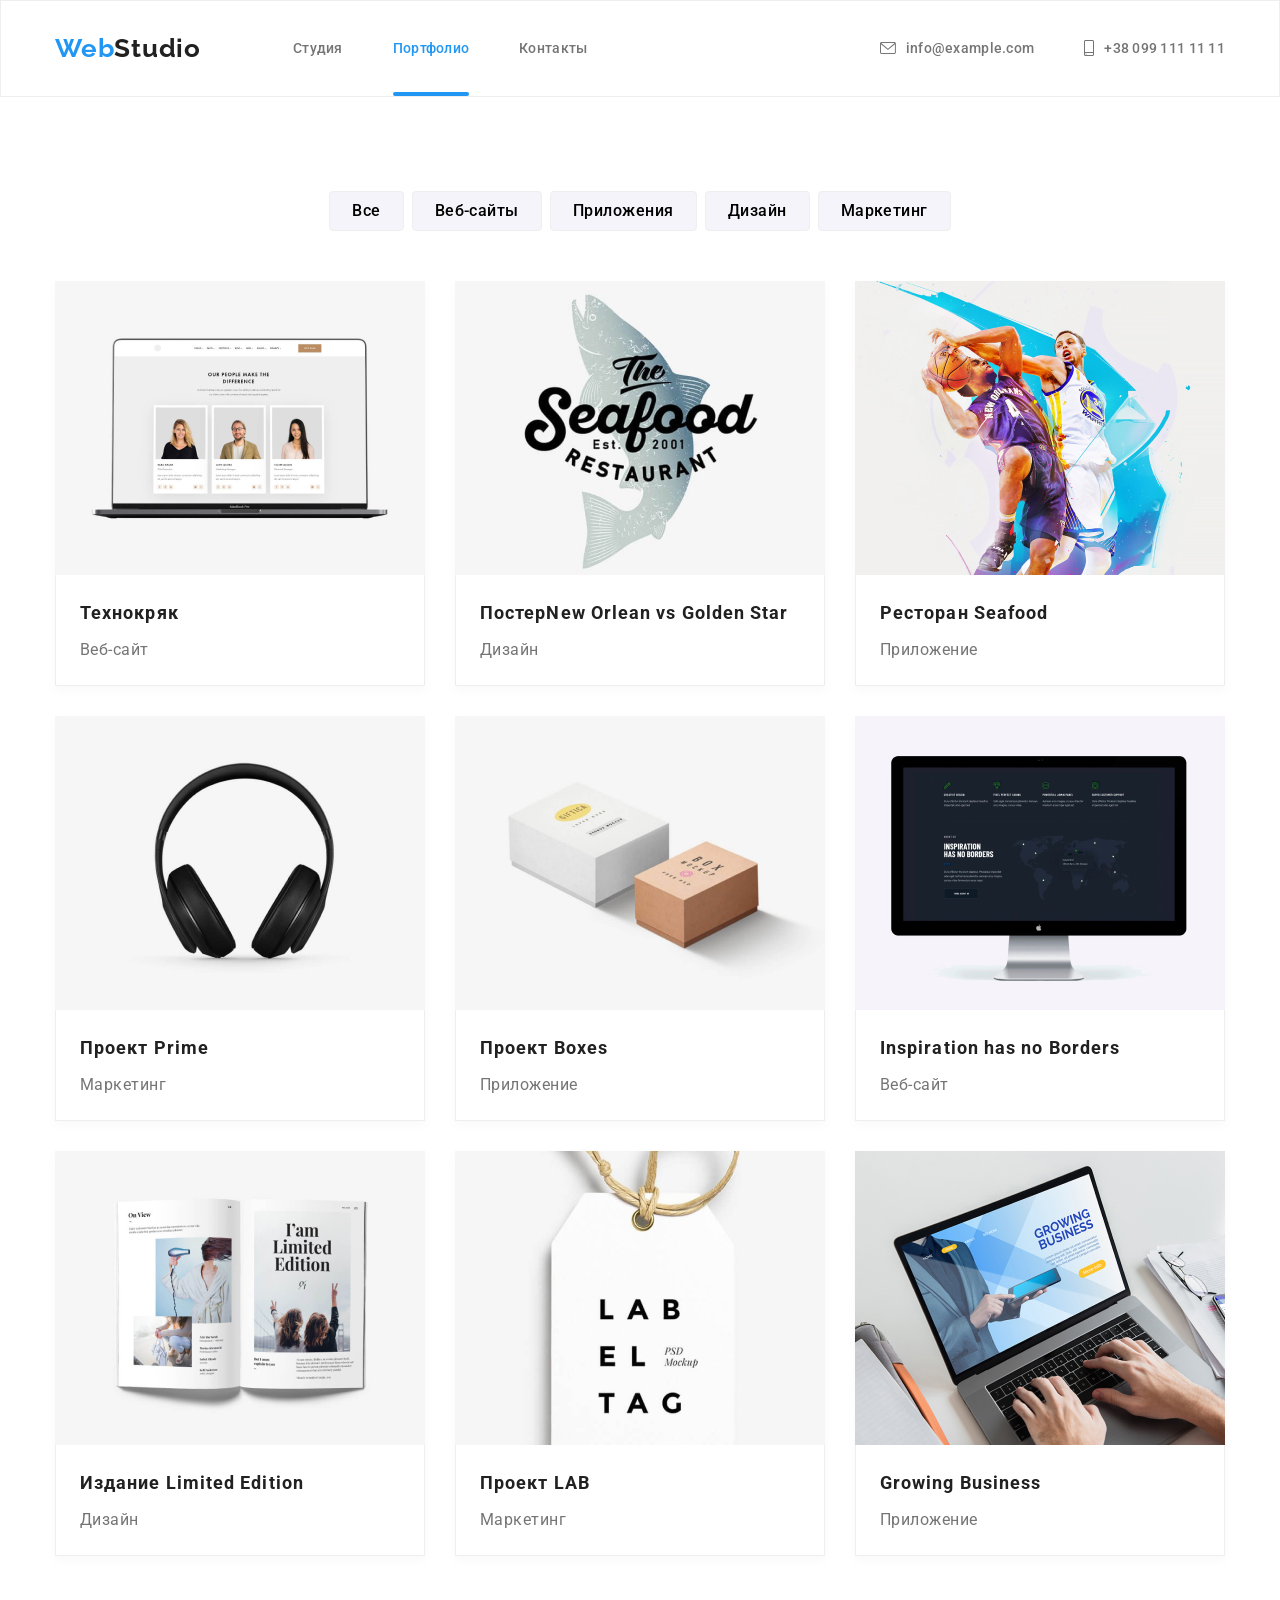
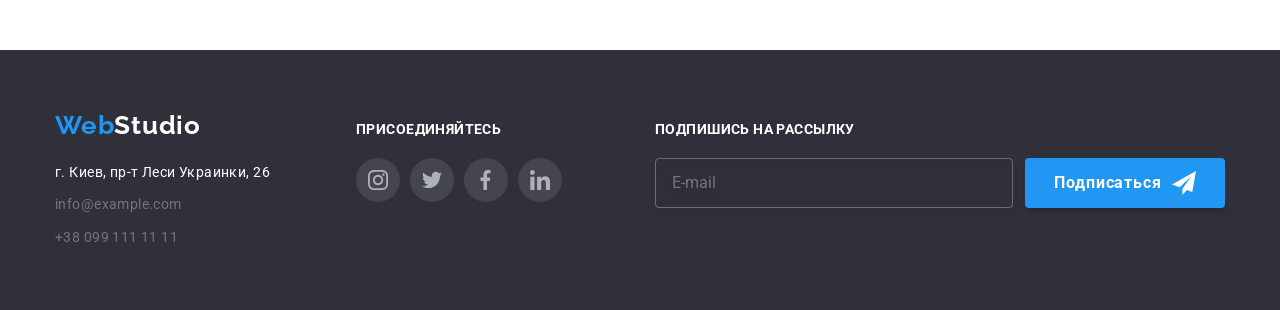
==== portfolio.html @ 6029da36 "Начало" ====
<!DOCTYPE html>
<html lang="ru">
  <head>
    <meta charset="UTF-8">
    <meta http-equiv="X-UA-Compatible" content="IE=edge">
    <meta name="viewport" content="width=device-width, initial-scale=1.0">
    <title>Портфолио</title>
    <link rel="stylesheet" href="https://fonts.googleapis.com/css2?family=Raleway:wght@700&family=Roboto:wght@400;500;700;900&display=swap">
    <link rel="stylesheet" href="https://cdnjs.cloudflare.com/ajax/libs/animate.css/4.1.1/animate.min.css">
    <link rel="stylesheet" href="https://cdnjs.cloudflare.com/ajax/libs/modern-normalize/1.0.0/modern-normalize.min.css">
    <link rel="stylesheet" href="./css/styles.css">
  </head>
  <body>
    <!--Навигация-->
    <header class="header">
      <div class="container header-container">
      <nav class="navigation">
        <a class="logo-link link animate__flipInY" href="./index.html" lang="en"><span>Web</span>Studio</a>
        <ul class="menu list">
          <li class="menu-item"><a class="menu-link link" href="./index.html">Студия</a></li>
          <li class="menu-item"><a class="menu-link current" href="./portfolio.html">Портфолио</a></li>
          <li class="menu-item"><a class="menu-link link" href="">Контакты</a></li>
        </ul>
      </nav>
      <ul class="menu-two list">
        <li class="menu-item">
          <a class="contacts link" href="mailto:info@example.com">
            <svg class="email-icon">
            <use href="./images/sprite.svg#icon-envelope"></use></svg>info@example.com</a>
        </li>
        <li class="menu-item">
          <a class="tel-link link" href="tel:+380991111111">
            <svg class="tel-icon">
            <use href="./images/sprite.svg#icon-smartphone"></use></svg>+38 099 111 11 11</a>
        </li>
      </ul>
      </div>
    </header>
    <main>
      <!-- Портфолио -->
      <section class="portfolio section">
        <div class="portfolio-container container">
        <ul class="main list">
          <li class="portfolio-item"><button class="btn-filter" type="button">Все</button></li>
          <li class="portfolio-item"><button class="btn-filter" type="button">Веб-сайты</button></li>
          <li class="portfolio-item"><button class="btn-filter" type="button">Приложения</button></li>
          <li class="portfolio-item"><button class="btn-filter" type="button">Дизайн</button></li>
          <li class="portfolio-item"><button class="btn-filter" type="button">Маркетинг</button></li>
        </ul>
        <h1 class="hidden">Портфолио</h1>
        <ul class="techno list">
          <li class="techno-item">
            <a class="techno-link link" href="">
              <div class="team-list-img-wrapper">
              <img class="portfolio-img" src="./images/portfolio/portfolio1.jpg" alt="Технокряк" width="370">
              <p class="overlay">
                Технокряк это современная площадка распространения коронавируса. Компании используют эту платформу для цифрового шпионажа и атак на защищённые сервера конкурентов.
              </p>
              </div>
              <div class="card-container">
                <h3 class="portfolio-title">Технокряк</h3>
                <p class="portfolio-content">Веб-сайт</p>
              </div>
            </a>
          </li>
          <li class="techno-item">
            <a class="techno-link link" href="">
              <div class="team-list-img-wrapper">
              <img class="portfolio-img" src="./images/portfolio/portfolio2.jpg" alt="Постер" width="370">
              <p class="overlay">
                Технокряк это современная площадка распространения коронавируса. Компании используют эту платформу для цифрового шпионажа и атак на защищённые сервера конкурентов.
              </p>
              </div>
              <div class="card-container">
              <h2 class="portfolio-title">Постер<span lang="en">New Orlean vs Golden Star</span></h2>
              <p class="portfolio-content">Дизайн</p>
              </div>
            </a>
          </li>
          <li class="techno-item">
            <a class="techno-link link" href="">
              <div class="team-list-img-wrapper">
              <img class="portfolio-img" src="./images/portfolio/portfolio3.jpg" alt="Ресторан Seafood" width="370">
              <p class="overlay">
                Технокряк это современная площадка распространения коронавируса. Компании используют эту платформу для цифрового шпионажа и атак на защищённые сервера конкурентов.
              </p>
              </div>
              <div class="card-container">
              <h2 class="portfolio-title">Ресторан <span lang="en">Seafood</span></h2>
              <p class="portfolio-content">Приложение</p>
            </div>
          </a>
          </li>
          <li class="techno-item">
            <a class="techno-link link" href="">
              <div class="team-list-img-wrapper">
              <img class="portfolio-img" src="./images/portfolio/portfolio4.jpg" alt="Проект Prime" width="370">
              <p class="overlay">
                Технокряк это современная площадка распространения коронавируса. Компании используют эту платформу для цифрового шпионажа и атак на защищённые сервера конкурентов.
              </p>
              </div>
              <div class="card-container">
              <h2 class="portfolio-title"> Проект <span lang="en">Prime</span></h2>
              <p class="portfolio-content">Маркетинг</p>
            </div>
            </a>
          </li>
          <li class="techno-item">
            <a class="techno-link link" href="">
              <div class="team-list-img-wrapper">
              <img class="portfolio-img" src="./images/portfolio/portfolio5.jpg" alt="Проект Boxes" width="370">
              <p class="overlay">
                Технокряк это современная площадка распространения коронавируса. Компании используют эту платформу для цифрового шпионажа и атак на защищённые сервера конкурентов.
              </p>
              </div>
              <div class="card-container">
              <h2 class="portfolio-title"> Проект <span lang="en">Boxes</span></h2>
              <p class="portfolio-content">Приложение</p>
              </div>
            </a>
          </li>
          <li class="techno-item">
            <a class="techno-link link" href="">
              <div class="team-list-img-wrapper">
              <img class="portfolio-img" src="./images/portfolio/portfolio6.jpg" alt="Inspiration has no Borders" width="370">
              <p class="overlay">
                Технокряк это современная площадка распространения коронавируса. Компании используют эту платформу для цифрового шпионажа и атак на защищённые сервера конкурентов.
              </p>
              </div>
              <div class="card-container">
              <h2 class="portfolio-title" lang="en"> Inspiration has no Borders</h2>
              <p class="portfolio-content">Веб-сайт</p>
            </div>
          </a>
          </li>
          <li class="techno-item">
            <a class="techno-link link" href="">
              <div class="team-list-img-wrapper">
              <img class="portfolio-img" src="./images/portfolio/portfolio7.jpg" alt="Издание Limited Edition" width="370">
              <p class="overlay">
                Технокряк это современная площадка распространения коронавируса. Компании используют эту платформу для цифрового шпионажа и атак на защищённые сервера конкурентов.
              </p>
              </div>
              <div class="card-container">
              <h2 class="portfolio-title"> Издание <span lang="en">Limited Edition</span></h2>
              <p class="portfolio-content">Дизайн</p>
            </div>
          </a>
          </li>
          <li class="techno-item">
            <a class="techno-link link" href="">
              <div class="team-list-img-wrapper">
              <img class="portfolio-img" src="./images/portfolio/portfolio8.jpg" alt="Проект LAB" width="370">
              <p class="overlay">
                Технокряк это современная площадка распространения коронавируса. Компании используют эту платформу для цифрового шпионажа и атак на защищённые сервера конкурентов.
              </p>
              </div>
              <div class="card-container">
              <h2 class="portfolio-title">Проект <span lang="en">LAB</span></h2>
              <p class="portfolio-content">Маркетинг</p>
            </div>
          </a>
          </li>
          <li class="techno-item">
            <a class="techno-link link" href="">
              <div class="team-list-img-wrapper">
              <img class="portfolio-img" src="./images/portfolio/portfolio9.jpg" alt="Growing Business" width="370">
              <p class="overlay">
                Технокряк это современная площадка распространения коронавируса. Компании используют эту платформу для цифрового шпионажа и атак на защищённые сервера конкурентов.
              </p>
              </div>
              <div class="card-container">
              <h2 class="portfolio-title" lang="en">Growing Business</h2>
              <p class="portfolio-content">Приложение</p>
              </div>
            </a>
          </li>
        </ul>
        </div>
      </section>
    </main>
    <footer class="footer">
      <div class="container footer-container">
        <div class="footer-part">
      <a class="logo-link-two link" href="" lang="en"><span>Web</span><span class="logo-color">Studio</span></a>
      <address class="address">
        <ul class="footer-list">
          <li class="address-link link">
            <a class="map-link" href="https://goo.gl/maps/Ut2xwaLdVSmV2iXo9" target="_blank" rel="noreferrer noopener">г. Киев, пр-т Леси Украинки, 26</a>
          </li>
          <li class="address-link link">
            <a class="contacts-two link" href="mailto:info@example.com">info@example.com</a>
          </li>
          <li class="footer-link link">
            <a class="tel-link-two link" href="tel:+380991111111">+38 099 111 11 11</a>
          </li>
        </ul>
      </address>
    </div>
      <div class="network">
        <h3 class="network-item">присоединяйтесь</h3>
      <ul class="network-list">
          <li class="network-list-item">
            <a class="network-list-link link" href=""> 
            <svg class="network-list-icon"><use href="./images/sprite.svg#icon-instagram"></use></svg>
            </a>
          </li>
          <li class="network-list-item">
            <a href="" class="network-list-link link">
            <svg class="network-list-icon"><use href="./images/sprite.svg#icon-twitter"></use></svg>
            </a> 
          </li>
          <li class="network-list-item">
            <a href="" class="network-list-link link">
            <svg class="network-list-icon"><use href="./images/sprite.svg#icon-facebook"></use></svg>
            </a>
          </li>
          <li class="network-list-item">
            <a href="" class="network-list-link link">
            <svg class="network-list-icon"><use href="./images/sprite.svg#icon-linkedin"></use></svg>
            </a>
          </li>
      </ul>
    </div>
              <!--Подписаться-->
          <div class="subscribe">
          <p class="footer-form-head">Подпишись на рассылку</p>
          <form action="#" class="footer-form">
          <input type="email" name="user-subscribe" class="footer-form-input" placeholder="E-mail">
          <button type="submit" class="footer-form-btn">Подписаться
          <svg class="footer-btn-icon" width="24" height="24"><use href="./images/icon.send.svg#icon-iconsend"></use></svg>
          </button>
          </form>
          </div>
    </div>
    </footer>
  </body>
</html>
---- css/styles.css ----
:root {
  --main-color: #212121;
  --second-color: #757575;
  --hover-color: #2196f3;
  --white-color: #ffffff;
  --new-color: #f5f4fa;
  --border: #eeeeee;
  --two-color: #2f303a;
  --end-color: #c4c4c4;
  --fill-color: #afb1b8;
  --close-color: #000000;
  --portfolio-shadow: 0px 1px 1px rgba(0, 0, 0, 0.12),
    0px 4px 4px rgba(0, 0, 0, 0.06), 1px 4px 6px rgba(0, 0, 0, 0.16);
  --timing-func: cubic-bezier(0.4, 0, 0.2, 1);
}
body {
  font-family: 'Roboto', sans-serif;
  color: var(--main-color);
  margin: 0;
}
h1,
h2,
h3,
h4,
h5,
p {
  margin-top: 0;
  margin-bottom: 0;
}
ul,
ol {
  margin-top: 0;
  margin-bottom: 0;
  padding-left: 0;
}
img {
  display: block;
}
ul {
  list-style: none;
}
.link {
  text-decoration: none;
  color: inherit;
}
.section {
  padding-top: 94px;
  padding-bottom: 94px;
}
.visually-hidden {
  position: absolute !important;
  clip: rect(1px 1px 1px 1px); /* IE6, IE7 */
  clip: rect(1px, 1px, 1px, 1px);
  padding: 0 !important;
  border: 0 !important;
  height: 1px !important;
  width: 1px !important;
  overflow: hidden;
}

.hidden {
  position: absolute;
  width: 1px;
  height: 1px;
  margin: -1px;
  border: 0;
  padding: 0;
  white-space: nowrap;
  clip-path: inset(100%);
  clip: rect(0 0 0 0);
  overflow: hidden;
}
/*Container*/
.header {
  padding: 32px 0px 32px 0px;
  border: 1px solid var(--border);
}
.container {
  width: 1200px;
  padding-left: 15px;
  padding-right: 15px;
  margin-bottom: 0px;
  margin-left: auto;
  margin-right: auto;
}
.header-container {
  display: flex;
  align-items: center;
}
/* Логотип */
.logo-link {
  font-family: 'Raleway', sans-serif;
  width: 145px;
  font-weight: 700;
  font-size: 26px;
  line-height: 1.19;
  letter-spacing: 0.03em;
  margin-right: 93px;
  animation-duration: 2500ms;
  animation-iteration-count: 1;
}
.logo-link > span {
  color: var(--hover-color);
}
.navigation {
  display: flex;
  align-items: center;
}
.navigation .menu-link .contacts .tel-link {
  font-weight: 500;
  font-size: 14px;
  line-height: 1.14;
  letter-spacing: 0.02em;
}
.menu {
  display: flex;
  align-items: center;
  padding: 0px;
}
.menu-two {
  display: flex;
  align-items: center;
  margin-left: auto;
  padding: 0px;
}
.email-icon {
  display: inline-block;
  align-items: center;
  width: 16px;
  height: 12px;
  margin-right: 10px;
}
.tel-icon {
  display: inline-block;
  align-items: center;
  width: 10px;
  height: 16px;
  margin-right: 10px;
}
.email-icon:hover,
.tel-icon:hover {
  color: var(--hover-color);
}
.menu-item:not(:last-child) {
  margin-right: 50px;
}
.menu-link {
  color: var(--second-color);
  transition: color 250ms var(--timing-func);
  text-decoration: none;
  box-shadow: 250ms var(--timing-func);
}
.current {
  top: 0;
  position: relative;
  color: var(--hover-color);
}
.current::after {
  content: '';
  position: absolute;
  bottom: -40px;
  left: 0;
  width: 100%;
  height: 4px;
  border-radius: 2px;
  background-color: var(--hover-color);
}
.menu-item {
  font-weight: 500;
  font-size: 14px;
  line-height: 1.4;
  letter-spacing: 0.02em;
  color: var(--main-color);
  fill: currentColor;
}
.contacts,
.tel-link {
  display: flex;
  align-items: center;
  font-weight: 500;
  font-size: 14px;
  line-height: 1.4;
  letter-spacing: 0.02em;
  color: var(--second-color);
  transition: color 250ms var(--timing-func);
}
.menu-link:hover,
.menu-link:focus,
.contacts:hover,
.contacts:focus,
.tel-link:hover,
.tel-link:focus {
  color: var(--hover-color);
}
/*Герой*/
.hero {
  padding-top: 200px;
  padding-bottom: 200px;
  text-align: center;
  max-width: 1600px;
  min-height: 600px;
  margin-left: auto;
  margin-right: auto;
  background-color: var(--two-color);
}
.hero {
  background-image: linear-gradient(
      to right,
      rgba(47, 48, 58, 0.4),
      rgba(47, 48, 58, 0.4)
    ),
    url('../images/studio/team.img.jpg');
  background-repeat: no-repeat;
  background-position: center;
  background-size: cover;
  background-color: var(--end-color);
}
.hero-title {
  width: 696px;
  margin: 0 auto 30px;
  color: var(--white-color);
  font-weight: 900;
  font-size: 44px;
  line-height: 1.5;
  letter-spacing: 0.06em;
  text-transform: uppercase;
}
/*Кнопка*/
.modal-btn {
  min-width: 200px;
  border-radius: 4px;
  padding: 10px 32px;
  letter-spacing: 0.06em;
  text-align: center;
  align-items: center;
  text-transform: uppercase;
  color: var(--white-color);
  background-color: var(--hover-color);
  font-weight: 700;
  font-size: 16px;
  line-height: 1.87;
  box-shadow: 0px 4px 4px rgba(0, 0, 0, 0.15);
  cursor: pointer;
  transition: border-color 250ms var(--timing-func),
    color 250ms var(--timing-func), background-color 250ms var(--timing-func);
}
/*Особенности*/
.features {
  padding-bottom: 47px;
}
.features-list {
  display: flex;
  margin-left: -30px;
  margin-top: -30px;
}
.item {
  width: 270px;
  margin-left: 30px;
  margin-top: 30px;
}

.icon-container {
  display: flex;
  justify-content: center;
  align-items: center;
  height: 120px;
  margin-bottom: 30px;
  background-color: var(--new-color);
  border-radius: 4px;
}
.features-title {
  margin-bottom: 10px;
  font-style: normal;
  font-weight: 700;
  font-size: 14px;
  line-height: 1.14;
  letter-spacing: 0.03em;
  text-transform: uppercase;
  color: var(--main-color);
}
.features-content {
  font-style: normal;
  font-weight: 400;
  font-size: 14px;
  line-height: 1.14;
  letter-spacing: 0.03em;
  color: var(--second-color);
}
/* Чем мы занимаемся */
.we-doing {
  padding-top: 47px;
}
.we-doing .we-doing-title {
  display: flex;
  justify-content: center;
  min-width: 376px;
  margin-bottom: 50px;
  font-weight: 700;
  font-size: 36px;
  line-height: 1.16;
  letter-spacing: 0.03em;
  text-align: center;
}
.doing-list {
  display: flex;
  flex-wrap: wrap;
  margin-left: -30px;
  margin-top: -30px;
}
.doing-list .description-item {
  display: flex;
  justify-content: center;
  align-items: center;
  position: absolute;
  width: 370px;
  height: 60px;
  text-align: center;
  bottom: 0px;
  left: 0px;
  background-color: rgba(47, 48, 58, 0.8);
  box-shadow: 0px 4px 4px rgba(0, 0, 0, 0.25);
  color: var(--white-color);
  font-weight: 700;
  font-size: 14px;
  line-height: 1.14;
  letter-spacing: 0.03em;
  text-transform: uppercase;
}
.doing-list .doing-item {
  position: relative;
}
.doing-item {
  margin-left: 30px;
  margin-top: 30px;
  flex-basis: calc((100% - 90px) / 3);
}
/* Наша команда */
.social-list {
  display: flex;
  justify-content: space-between;
}
.social-list-icon {
  width: 20px;
  height: 20px;
  fill: var(--fill-color);
  transition: fill 250ms var(--timing-func);
}
.social-list-link {
  display: flex;
  justify-content: center;
  align-items: center;
  width: 44px;
  height: 44px;
  background-color: var(--white-color);
  border-radius: 50%;
  cursor: pointer;
  transition: background-color 250ms var(--timing-func),
    color 250ms var(--timing-func);
}
.social-list-link:hover,
.social-list-link:focus {
  background-color: var(--hover-color);
}
.social-list-link:hover .social-list-icon,
.social-list-link:focus .social-list-icon {
  fill: var(--white-color);
}
.our-team:nth-child(2n) {
  background-color: var(--new-color);
  margin-bottom: 0px;
}
.team-list {
  display: flex;
  flex-wrap: wrap;
  margin-left: -30px;
  margin-top: -30px;
}
.team-list-item {
  margin-left: 30px;
  margin-top: 30px;
  box-shadow: 0px 1px 3px rgba(0, 0, 0, 0.12), 0px 1px 1px rgba(0, 0, 0, 0.14),
    0px 2px 1px rgba(0, 0, 0, 0.2);
  border-radius: 0px 0px 4px 4px;
  flex-basis: calc((100% - 120px) / 4);
  background-color: var(--white-color);
}
.card {
  padding-left: 32px;
  padding-right: 32px;
  padding-top: 30px;
  padding-bottom: 30px;
}
.our-team,
.our-team-title {
  text-align: center;
  margin-bottom: 50px;
  font-weight: 700;
  font-size: 36px;
  line-height: 1.16;
  letter-spacing: 0.03em;
  color: var(--main-color);
}
.team-title {
  margin-bottom: 10px;
  font-weight: 500;
  font-size: 16px;
  line-height: 1.18;
  letter-spacing: 0.03em;
  color: var(--main-color);
}
.team-content {
  margin-bottom: 16px;
  color: var(--second-color);
  font-weight: 400;
  font-size: 16px;
  line-height: 1.18;
  letter-spacing: 0.03em;
}
/*Постоянные клиенты*/
.clients {
  padding-top: 47px;
}
.clients-list {
  display: flex;
  justify-content: center;
  align-items: center;
  cursor: pointer;
  margin-top: -30px;
  margin-left: -30px;
}
.clients-list-item {
  margin-top: 30px;
  margin-left: 30px;
}

.clients-title {
  text-align: center;
  margin-bottom: 50px;
  font-weight: 700;
  font-size: 36px;
  line-height: 1.16;
  letter-spacing: 0.03em;
  color: var(--main-color);
}
.clients-list-link {
  display: flex;
  justify-content: center;
  align-items: center;
  width: 170px;
  height: 92px;
  border: 1px solid var(--fill-color);
  box-sizing: border-box;
  border-radius: 4px;
  transition: border-color 250ms var(--timing-func);
}
.clients-list-icon {
  fill: var(--fill-color);
  transition: fill 250ms var(--timing-func);
}
.clients-list-link:hover,
.clients-list-link:focus {
  color: var(--fill-color);
  border-color: var(--hover-color);
}
.clients-list-link:hover .clients-list-icon,
.clients-list-link:focus .clients-list-icon {
  fill: var(--hover-color);
}
/*Присоединяйтесь*/
.footer-container {
  display: flex;
  align-items: baseline;
}
.network {
  margin-left: 70px;
  max-width: 1200px;
}
.network-item {
  display: flex;
  align-items: center;
  margin-bottom: 20px;
  font-weight: 700;
  font-size: 14px;
  line-height: 1.14;
  letter-spacing: 0.03em;
  text-transform: uppercase;
  text-align: center;
  color: var(--white-color);
}
.network-list {
  display: flex;
}
.network-list-icon {
  width: 20px;
  height: 20px;
  fill: var(--fill-color);
  transition: fill 250ms var(--timing-func);
}
.network-list-item:not(:first-child) {
  margin-left: 10px;
}
.network-list-link {
  display: flex;
  justify-content: center;
  align-items: center;
  width: 44px;
  height: 44px;
  border-radius: 50%;
  cursor: pointer;
  color: var(--fill-color);
  background-color: rgba(255, 255, 255, 0.1);
  transition: background-color 250ms var(--timing-func);
}
.network-list-link:hover,
.network-list-link:focus {
  background-color: var(--hover-color);
}
.network-list-link:hover .network-list-icon,
.network-list-link:focus .network-list-icon {
  fill: var(--white-color);
}
/* Футер */
.footer {
  padding-top: 60px;
  padding-bottom: 60px;
  background-color: var(--two-color);
  flex-direction: column;
}
/*Футер логотип*/
.footer .logo-link-two {
  font-family: 'Raleway', sans-serif;
  display: inline-block;
  width: 145px;
  font-weight: 700;
  font-size: 26px;
  line-height: 1.19;
  letter-spacing: 0.03em;
  margin-bottom: 20px;
}
.footer .logo-color {
  color: var(--white-color);
}
.logo-link-two > span {
  color: var(--hover-color);
}
.footer-list {
  display: inline-block;
}
/* Адресс */
.map-link {
  min-width: 231px;
  font-style: normal;
  font-weight: 400;
  font-size: 14px;
  line-height: 1.71;
  letter-spacing: 0.03em;
  color: var(--white-color);
  text-decoration: none;
}
.map-link,
.contacts-two {
  display: inline-block;
}
.address:hover {
  color: var(--white-color);
}
.contacts-two,
.tel-link-two {
  font-style: normal;
  color: var(--second-color);
  font-weight: 400;
  font-size: 14px;
  line-height: 1.71;
  letter-spacing: 0.03em;
  transition: color 250ms var(--timing-func);
}
.tel-link-two .contacts-two {
  color: rgba(255 255 255 0.6);
}
.footer,
.address,
.contacts-two:hover,
.tel-link-two:hover {
  color: var(--hover-color);
}
.address-link:not(:last-child) {
  margin-bottom: 9px;
}
/* Портфолио */
.main {
  display: flex;
  justify-content: center;
  margin-bottom: 50px;
}
.techno {
  display: flex;
  align-items: center;
  flex-wrap: wrap;
  margin-left: -30px;
  margin-top: -30px;
  padding: 0px;
}
.techno-item {
  margin-left: 30px;
  margin-top: 30px;
  flex-basis: calc((100% - 120px) / 9);
  transition: box-shadow 250ms var(--timing-func);
}
.techno-item:hover,
.techno-item:focus,
.techno-link:hover,
.techno-link:focus {
  box-shadow: var(--portfolio-shadow);
  transition: box-shadow 250ms var(--timing-func);
}
.techno-link {
  filter: drop-shadow(0px 4px 4px rgba(0, 0, 0, 0.025));
}
.team-list-img-wrapper:hover,
.team-list-img-wrapper:focus {
  box-shadow: var(--portfolio-shadow);
}
.card-container {
  padding: 20px 24px;
  border: 1px solid var(--border);
  box-sizing: border-box;
  border-top: 0;
  background-color: var(--white-color);
}
/* Уникальный Контент */
/* Кнопка*/
.portfolio-item:not(:last-child) {
  margin-right: 8px;
}
.portfolio .btn-filter {
  background-color: var(--new-color);
  font-weight: 500;
  font-size: 16px;
  line-height: 1.62;
  letter-spacing: 0.03em;
  border: 1px solid var(--border);
  cursor: pointer;
  border-radius: 4px;
  padding: 6px 22px;
  box-shadow: 250ms var(--timing-func);
  transition: transform 250ms var(--timing-func);
}
.btn-filter:hover,
.btn-filter:focus,
.btn-filter:active {
  color: var(--white-color);
  background-color: var(--hover-color);
  box-shadow: 250ms var(--timing-func);
  transition: color 250ms var(--timing-func);
  transition: transform 250ms var(--timing-func);
  box-shadow: 0px 3px 1px rgba(0, 0, 0, 0.1), 0px 1px 2px rgba(0, 0, 0, 0.08),
    0px 2px 2px rgba(0, 0, 0, 0.12);
}
.portfolio .portfolio-title {
  margin-bottom: 4px;
  font-style: normal;
  font-weight: 700;
  font-size: 18px;
  line-height: 2;
  letter-spacing: 0.06em;
  color: var(--main-color);
}
.portfolio .portfolio-content {
  color: var(--second-color);
  font-weight: 400;
  font-size: 16px;
  line-height: 1.87;
  letter-spacing: 0.03em;
}

/*Overlay*/
.team-list-img-wrapper {
  position: relative;
  overflow: hidden;
}
.overlay {
  position: absolute;
  top: 0;
  left: 0;
  padding: 63px 24px;
  font-weight: 400;
  font-size: 18px;
  line-height: 1.55;
  width: 100%;
  height: 100%;
  letter-spacing: 0.03em;
  transform: translateY(100%);
  background-color: rgba(33, 150, 243, 0.9);
  color: var(--white-color);
}
.techno-link:hover .overlay,
.techno-link:focus .overlay {
  transform: translateY(0%);
  transition: transform 250ms var(--timing-func);
}
/*Подписаться*/
.subscribe {
  margin-left: 93px;
}
.footer-form {
  display: flex;
  align-items: center;
  justify-content: center;
}
.footer-form-head {
  color: var(--white-color);
  margin-bottom: 20px;
  font-weight: 700;
  font-size: 14px;
  line-height: 1.14;
  letter-spacing: 0.03em;
  text-transform: uppercase;
}
.footer-form-input {
  width: 358px;
  height: 50px;
  padding-left: 16px;
  border: 1px solid rgba(255, 255, 255, 0.3);
  box-sizing: border-box;
  filter: drop-shadow(0px 4px 4px rgba(0, 0, 0, 0.15));
  border-radius: 4px;
  background-color: transparent;
  color: var(--white-color);
  outline: none;
  transition: transform 250ms var(--timing-func);
}
.footer-form-input:focus {
  border-color: var(--hover-color);
  transition: transform 250ms var(--timing-func);
}
.footer-form-btn {
  display: flex;
  align-items: center;
  justify-content: center;
  font-weight: 700;
  font-size: 16px;
  line-height: 1.87;
  letter-spacing: 0.06em;
  color: var(--white-color);
  margin-left: 12px;
  background-color: var(--hover-color);
  box-shadow: 0px 4px 4px rgb(0 0 0 / 15%);
  border-radius: 4px;
  min-width: 200px;
  height: 50px;
  border: none;
  cursor: pointer;
  transition: background-color 250ms var(--timing-func),
    box-shadow 250ms var(--timing-func);
}
.footer-form-btn:hover,
.footer-form-btn:focus {
  transition: transform 250ms var(--timing-func);
}
.footer-btn-icon {
  fill: var(--white-color);
  margin-left: 10px;
}
/*Modal window*/
.backdrop {
  position: fixed;
  top: 0;
  left: 0;
  width: 100vw;
  height: 100vh;
  z-index: 100;
  background-color: rgba(0, 0, 0, 0.2);
  transition: opacity 250ms var(--timing-func),
    visibility 250ms var(--timing-func);
}
.modal {
  position: absolute;
  top: 50%;
  left: 50%;
  width: 528px;
  height: 580px;
  z-index: 100;
  border-radius: 4px;
  background-color: var(--white-color);
  transform: translate(-50%, -50%);
  padding: 40px;
}
.is-hidden {
  opacity: 0;
  visibility: hidden;
  pointer-events: none;
}
.modal-close-btn {
  position: absolute;
  border-radius: 50%;
  top: 8px;
  right: 8px;
  width: 30px;
  height: 30px;
  background-color: transparent;
  border: 1px solid rgba(0, 0, 0, 0.1);
  box-sizing: border-box;
  cursor: pointer;
  padding: 0;
  transition: transform 250ms var(--timing-func);
}
.close-btn-icon {
  color: var(--close-color);
  width: 11px;
  height: 11px;
  
}
.modal-close-btn:hover .close-btn-icon,
.modal-close-btn:focus .close-btn-icon {
  fill: var(--hover-color);
  transition: transform 250ms var(--timing-func);
}
/*Форма*/
.modal-form {
  display: flex;
  flex-direction: column;
  margin: 0 auto;
  background-color: var(--white-color);
}
.mode-form-head {
  font-weight: 700;
  text-align: center;
  font-size: 20px;
  line-height: 1.15;
  letter-spacing: 0.03em;
  margin-bottom: 12px;
  color: var(--main-color);
}
.modal-label-field {
  margin-bottom: 10px;
  color: var(--second-color);
}
.modal-form-input {
  width: 100%;
  height: 40px;
  box-sizing: border-box;
  border: 1px solid rgba(33, 33, 33, 0.2);
  border-radius: 4px;
  padding-left: 42px;
  cursor: pointer;
}
.modal-form-input:focus {
  border-color: var(--hover-color);
  outline: none;
  transition: transform 250ms var(--timing-func);
}
.modal-form-input:focus + .form-icon {
  fill: var(--hover-color);
  transition: transform 250ms var(--timing-func);
}
.modal-form-input-wrapper {
  display: block;
  position: relative;
  margin-top: 4px;
  transition: transform 250ms var(--timing-func);
  border-radius: 4px;
  box-sizing: border-box;
}
/*Валидность
.modal-form-input:required:focus:not(:placeholder-shown):valid {
  border-color: green;
}
.modal-form-input:required:focus:not(:placeholder-shown):invalid{
border-color: red;
}
*/
.form-icon {
  display: block;
  position: absolute;
  width: 18px;
  height: 18px;
  top: 50%;
  left: 15px;
  transform: translateY(-50%);
  color: var(--main-color);
}
.modal-form-comment {
  width: 100%;
  height: 120px;
  border: 1px solid rgba(33, 33, 33, 0.2);
  border-radius: 4px;
  resize: none;
  padding: 12px 16px;
  margin-top: 4px;
}
.modal-form-comment::placeholder {
  font-weight: 400;
  font-size: 14px;
  line-height: 1.14;
  letter-spacing: 0.01em;
  color: rgba(117, 117, 117, 0.5);
}
.modal-form-comment:focus {
  border-color: var(--hover-color);
  outline: none;
  transition: transform 250ms var(--timing-func);
}
.modal-form-checkbox-policy::before {
  content: "";
  display: inline-block;
  vertical-align: middle;
  width: 16px;
  height: 15px;
  cursor: pointer;
  margin-right: 8px;
  border:2px solid var(--main-color);
  border-radius: 3px;
} 
.modal-form-checkbox-policy {
  position: absolute;
  font-weight: 400;
  font-size: 14px;
  line-height: 1.71;
  letter-spacing: 0.03em;
  color: var(--second-color);
  }
.modal-form-checkbox:checked + .modal-form-checkbox-policy::before {
  background-image: url('../images/checked.svg');
  background-color: var(--hover-color) ;
  border-color:var(--hover-color);
  transition: transform 250ms var(--timing-func);

}
.modal-form-checkbox:focus + .modal-form-checkbox-policy::before {
  outline-color: var(--hover-color);
  transition: transform 250ms var(--timing-func);
  outline: none;
}
.modal-form:focus + .modal-form-checkbox::before {
  transition: transform 250ms var(--timing-func);
  outline: none;
  border-color: var(--main-color);
}
.modal-form-policy-link {
  font-weight: 400;
  font-size: 14px;
  line-height: 1.71;
  letter-spacing: 0.03em;
  text-decoration-line: underline;
  color: var(--hover-color);
}
.checkbox{
  position: relative;
}
.modal-form-btn {
  align-self: center;
  margin-top: 30px;
  font-weight: 700;
  font-size: 16px;
  line-height: 1.87;
  letter-spacing: 0.06em;
  color: var(--white-color);
  background-color: var(--hover-color);
  box-shadow: 0px 4px 4px rgb(0, 0, 0, 0.15);
  border-radius: 4px;
  border: none;
  width: 200px;
  min-height: 50px;
  transition: background-color 250ms var(--timing-func);
  cursor: pointer;
}
.modal-form-btn:hover,
.modal-form-btn:focus {
  box-shadow: 0px 4px 4px rgba(0, 0, 0, 0.15);
  transition: transform 250ms var(--timing-func);
}
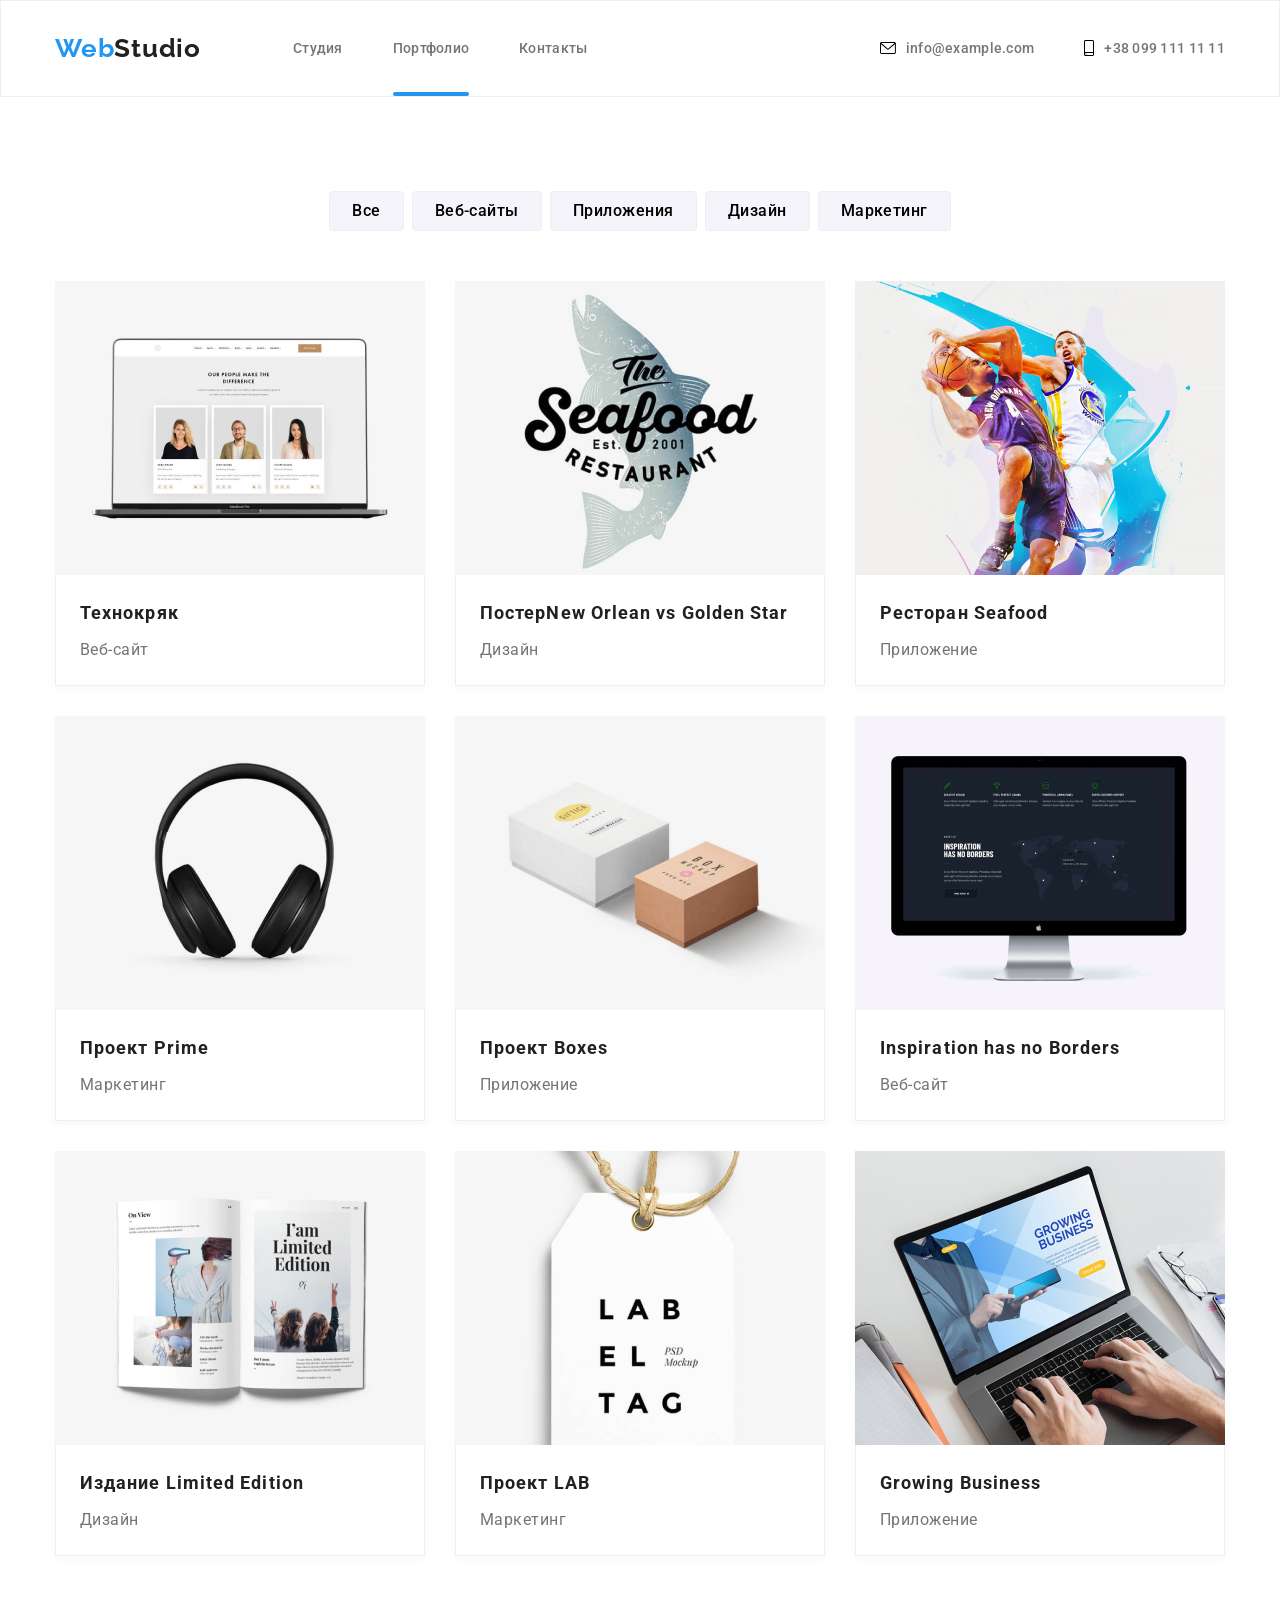
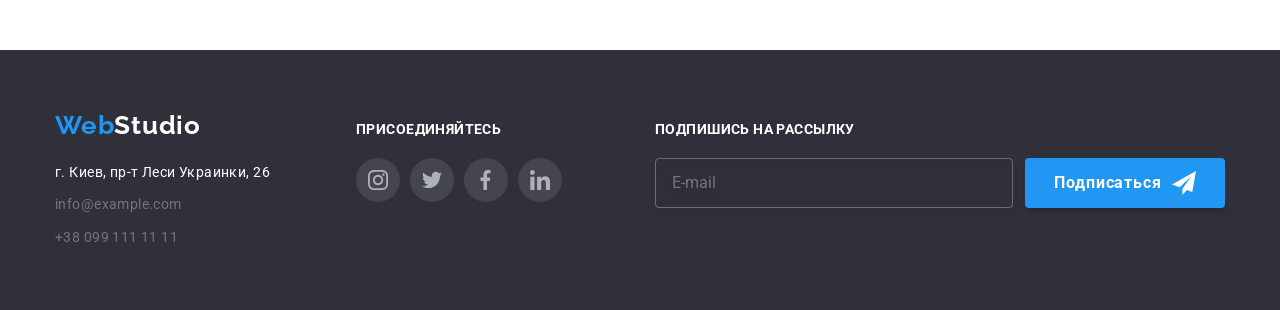
==== commit ec8ef114: "Бэм" ====
--- a/portfolio.html
+++ b/portfolio.html
@@ -8,29 +8,30 @@
     <link rel="stylesheet" href="https://fonts.googleapis.com/css2?family=Raleway:wght@700&family=Roboto:wght@400;500;700;900&display=swap">
     <link rel="stylesheet" href="https://cdnjs.cloudflare.com/ajax/libs/animate.css/4.1.1/animate.min.css">
     <link rel="stylesheet" href="https://cdnjs.cloudflare.com/ajax/libs/modern-normalize/1.0.0/modern-normalize.min.css">
-    <link rel="stylesheet" href="./css/styles.css">
+    <!--<link rel="stylesheet" href="./css/styles.css">-->
+    <link rel="stylesheet"  href="./css/main.min.css">
   </head>
   <body>
     <!--Навигация-->
     <header class="header">
-      <div class="container header-container">
+      <div class="container header__container">
       <nav class="navigation">
-        <a class="logo-link link animate__flipInY" href="./index.html" lang="en"><span>Web</span>Studio</a>
+        <a class="logo__link link animate__flipInY" href="./index.html" lang="en"><span>Web</span>Studio</a>
         <ul class="menu list">
-          <li class="menu-item"><a class="menu-link link" href="./index.html">Студия</a></li>
-          <li class="menu-item"><a class="menu-link current" href="./portfolio.html">Портфолио</a></li>
-          <li class="menu-item"><a class="menu-link link" href="">Контакты</a></li>
+          <li class="menu__item"><a class="menu__link link" href="./index.html">Студия</a></li>
+          <li class="menu__item"><a class="menu__link current" href="./portfolio.html">Портфолио</a></li>
+          <li class="menu__item"><a class="menu__link link" href="">Контакты</a></li>
         </ul>
       </nav>
-      <ul class="menu-two list">
-        <li class="menu-item">
-          <a class="contacts link" href="mailto:info@example.com">
-            <svg class="email-icon">
+      <ul class="menu__two list">
+        <li class="menu__item">
+          <a class="contacts__link link" href="mailto:info@example.com">
+            <svg class="email__icon">
             <use href="./images/sprite.svg#icon-envelope"></use></svg>info@example.com</a>
         </li>
-        <li class="menu-item">
-          <a class="tel-link link" href="tel:+380991111111">
-            <svg class="tel-icon">
+        <li class="menu__item">
+          <a class="tel__link link" href="tel:+380991111111">
+            <svg class="tel__icon">
             <use href="./images/sprite.svg#icon-smartphone"></use></svg>+38 099 111 11 11</a>
         </li>
       </ul>
@@ -39,139 +40,139 @@
     <main>
       <!-- Портфолио -->
       <section class="portfolio section">
-        <div class="portfolio-container container">
+        <div class="portfolio__container container">
         <ul class="main list">
-          <li class="portfolio-item"><button class="btn-filter" type="button">Все</button></li>
-          <li class="portfolio-item"><button class="btn-filter" type="button">Веб-сайты</button></li>
-          <li class="portfolio-item"><button class="btn-filter" type="button">Приложения</button></li>
-          <li class="portfolio-item"><button class="btn-filter" type="button">Дизайн</button></li>
-          <li class="portfolio-item"><button class="btn-filter" type="button">Маркетинг</button></li>
+          <li class="portfolio__item"><button class="btn__filter" type="button">Все</button></li>
+          <li class="portfolio__item"><button class="btn__filter" type="button">Веб-сайты</button></li>
+          <li class="portfolio__item"><button class="btn__filter" type="button">Приложения</button></li>
+          <li class="portfolio__item"><button class="btn__filter" type="button">Дизайн</button></li>
+          <li class="portfolio__item"><button class="btn__filter" type="button">Маркетинг</button></li>
         </ul>
         <h1 class="hidden">Портфолио</h1>
         <ul class="techno list">
-          <li class="techno-item">
-            <a class="techno-link link" href="">
-              <div class="team-list-img-wrapper">
-              <img class="portfolio-img" src="./images/portfolio/portfolio1.jpg" alt="Технокряк" width="370">
-              <p class="overlay">
-                Технокряк это современная площадка распространения коронавируса. Компании используют эту платформу для цифрового шпионажа и атак на защищённые сервера конкурентов.
-              </p>
-              </div>
-              <div class="card-container">
-                <h3 class="portfolio-title">Технокряк</h3>
-                <p class="portfolio-content">Веб-сайт</p>
-              </div>
-            </a>
-          </li>
-          <li class="techno-item">
-            <a class="techno-link link" href="">
-              <div class="team-list-img-wrapper">
-              <img class="portfolio-img" src="./images/portfolio/portfolio2.jpg" alt="Постер" width="370">
-              <p class="overlay">
-                Технокряк это современная площадка распространения коронавируса. Компании используют эту платформу для цифрового шпионажа и атак на защищённые сервера конкурентов.
-              </p>
-              </div>
-              <div class="card-container">
-              <h2 class="portfolio-title">Постер<span lang="en">New Orlean vs Golden Star</span></h2>
-              <p class="portfolio-content">Дизайн</p>
-              </div>
-            </a>
-          </li>
-          <li class="techno-item">
-            <a class="techno-link link" href="">
-              <div class="team-list-img-wrapper">
-              <img class="portfolio-img" src="./images/portfolio/portfolio3.jpg" alt="Ресторан Seafood" width="370">
-              <p class="overlay">
-                Технокряк это современная площадка распространения коронавируса. Компании используют эту платформу для цифрового шпионажа и атак на защищённые сервера конкурентов.
-              </p>
-              </div>
-              <div class="card-container">
-              <h2 class="portfolio-title">Ресторан <span lang="en">Seafood</span></h2>
-              <p class="portfolio-content">Приложение</p>
-            </div>
-          </a>
-          </li>
-          <li class="techno-item">
-            <a class="techno-link link" href="">
-              <div class="team-list-img-wrapper">
-              <img class="portfolio-img" src="./images/portfolio/portfolio4.jpg" alt="Проект Prime" width="370">
-              <p class="overlay">
-                Технокряк это современная площадка распространения коронавируса. Компании используют эту платформу для цифрового шпионажа и атак на защищённые сервера конкурентов.
-              </p>
-              </div>
-              <div class="card-container">
-              <h2 class="portfolio-title"> Проект <span lang="en">Prime</span></h2>
-              <p class="portfolio-content">Маркетинг</p>
-            </div>
-            </a>
-          </li>
-          <li class="techno-item">
-            <a class="techno-link link" href="">
-              <div class="team-list-img-wrapper">
-              <img class="portfolio-img" src="./images/portfolio/portfolio5.jpg" alt="Проект Boxes" width="370">
-              <p class="overlay">
-                Технокряк это современная площадка распространения коронавируса. Компании используют эту платформу для цифрового шпионажа и атак на защищённые сервера конкурентов.
-              </p>
-              </div>
-              <div class="card-container">
-              <h2 class="portfolio-title"> Проект <span lang="en">Boxes</span></h2>
-              <p class="portfolio-content">Приложение</p>
-              </div>
-            </a>
-          </li>
-          <li class="techno-item">
-            <a class="techno-link link" href="">
-              <div class="team-list-img-wrapper">
-              <img class="portfolio-img" src="./images/portfolio/portfolio6.jpg" alt="Inspiration has no Borders" width="370">
-              <p class="overlay">
-                Технокряк это современная площадка распространения коронавируса. Компании используют эту платформу для цифрового шпионажа и атак на защищённые сервера конкурентов.
-              </p>
-              </div>
-              <div class="card-container">
-              <h2 class="portfolio-title" lang="en"> Inspiration has no Borders</h2>
-              <p class="portfolio-content">Веб-сайт</p>
-            </div>
-          </a>
-          </li>
-          <li class="techno-item">
-            <a class="techno-link link" href="">
-              <div class="team-list-img-wrapper">
-              <img class="portfolio-img" src="./images/portfolio/portfolio7.jpg" alt="Издание Limited Edition" width="370">
-              <p class="overlay">
-                Технокряк это современная площадка распространения коронавируса. Компании используют эту платформу для цифрового шпионажа и атак на защищённые сервера конкурентов.
-              </p>
-              </div>
-              <div class="card-container">
-              <h2 class="portfolio-title"> Издание <span lang="en">Limited Edition</span></h2>
-              <p class="portfolio-content">Дизайн</p>
-            </div>
-          </a>
-          </li>
-          <li class="techno-item">
-            <a class="techno-link link" href="">
-              <div class="team-list-img-wrapper">
-              <img class="portfolio-img" src="./images/portfolio/portfolio8.jpg" alt="Проект LAB" width="370">
-              <p class="overlay">
-                Технокряк это современная площадка распространения коронавируса. Компании используют эту платформу для цифрового шпионажа и атак на защищённые сервера конкурентов.
-              </p>
-              </div>
-              <div class="card-container">
-              <h2 class="portfolio-title">Проект <span lang="en">LAB</span></h2>
-              <p class="portfolio-content">Маркетинг</p>
-            </div>
-          </a>
-          </li>
-          <li class="techno-item">
-            <a class="techno-link link" href="">
-              <div class="team-list-img-wrapper">
-              <img class="portfolio-img" src="./images/portfolio/portfolio9.jpg" alt="Growing Business" width="370">
-              <p class="overlay">
-                Технокряк это современная площадка распространения коронавируса. Компании используют эту платформу для цифрового шпионажа и атак на защищённые сервера конкурентов.
-              </p>
-              </div>
-              <div class="card-container">
-              <h2 class="portfolio-title" lang="en">Growing Business</h2>
-              <p class="portfolio-content">Приложение</p>
+          <li class="techno__item">
+            <a class="techno__link link" href="">
+              <div class="techno__img-wrapper">
+              <img class="techno__portfolio-img" src="./images/portfolio/portfolio1.jpg" alt="Технокряк" width="370">
+              <p class="overlay">
+                Технокряк это современная площадка распространения коронавируса. Компании используют эту платформу для цифрового шпионажа и атак на защищённые сервера конкурентов.
+              </p>
+              </div>
+              <div class="card__container">
+                <h3 class="portfolio__title">Технокряк</h3>
+                <p class="portfolio__content">Веб-сайт</p>
+              </div>
+            </a>
+          </li>
+          <li class="techno__item">
+            <a class="techno__link link" href="">
+              <div class="techno__img-wrapper">
+              <img class="techno__portfolio-img" src="./images/portfolio/portfolio2.jpg" alt="Постер" width="370">
+              <p class="overlay">
+                Технокряк это современная площадка распространения коронавируса. Компании используют эту платформу для цифрового шпионажа и атак на защищённые сервера конкурентов.
+              </p>
+              </div>
+              <div class="card__container">
+              <h2 class="portfolio__title">Постер<span lang="en">New Orlean vs Golden Star</span></h2>
+              <p class="portfolio__content">Дизайн</p>
+              </div>
+            </a>
+          </li>
+          <li class="techno__item">
+            <a class="techno__link link" href="">
+              <div class="techno__img-wrapper">
+              <img class="techno__portfolio-img" src="./images/portfolio/portfolio3.jpg" alt="Ресторан Seafood" width="370">
+              <p class="overlay">
+                Технокряк это современная площадка распространения коронавируса. Компании используют эту платформу для цифрового шпионажа и атак на защищённые сервера конкурентов.
+              </p>
+              </div>
+              <div class="card__container">
+              <h2 class="portfolio__title">Ресторан <span lang="en">Seafood</span></h2>
+              <p class="portfolio__content">Приложение</p>
+            </div>
+          </a>
+          </li>
+          <li class="techno__item">
+            <a class="techno__link link" href="">
+              <div class="techno__img-wrapper">
+              <img class="techno__portfolio-img" src="./images/portfolio/portfolio4.jpg" alt="Проект Prime" width="370">
+              <p class="overlay">
+                Технокряк это современная площадка распространения коронавируса. Компании используют эту платформу для цифрового шпионажа и атак на защищённые сервера конкурентов.
+              </p>
+              </div>
+              <div class="card__container">
+              <h2 class="portfolio__title"> Проект <span lang="en">Prime</span></h2>
+              <p class="portfolio__content">Маркетинг</p>
+            </div>
+            </a>
+          </li>
+          <li class="techno__item">
+            <a class="techno__link link" href="">
+              <div class="techno__img-wrapper">
+              <img class="techno__portfolio-img" src="./images/portfolio/portfolio5.jpg" alt="Проект Boxes" width="370">
+              <p class="overlay">
+                Технокряк это современная площадка распространения коронавируса. Компании используют эту платформу для цифрового шпионажа и атак на защищённые сервера конкурентов.
+              </p>
+              </div>
+              <div class="card__container">
+              <h2 class="portfolio__title"> Проект <span lang="en">Boxes</span></h2>
+              <p class="portfolio__content">Приложение</p>
+              </div>
+            </a>
+          </li>
+          <li class="techno__item">
+            <a class="techno__link link" href="">
+              <div class="techno__img-wrapper">
+              <img class="techno__portfolio-img" src="./images/portfolio/portfolio6.jpg" alt="Inspiration has no Borders" width="370">
+              <p class="overlay">
+                Технокряк это современная площадка распространения коронавируса. Компании используют эту платформу для цифрового шпионажа и атак на защищённые сервера конкурентов.
+              </p>
+              </div>
+              <div class="card__container">
+              <h2 class="portfolio__title" lang="en"> Inspiration has no Borders</h2>
+              <p class="portfolio__content">Веб-сайт</p>
+            </div>
+          </a>
+          </li>
+          <li class="techno__item">
+            <a class="techno__link link" href="">
+              <div class="techno__img-wrapper">
+              <img class="techno__portfolio-img" src="./images/portfolio/portfolio7.jpg" alt="Издание Limited Edition" width="370">
+              <p class="overlay">
+                Технокряк это современная площадка распространения коронавируса. Компании используют эту платформу для цифрового шпионажа и атак на защищённые сервера конкурентов.
+              </p>
+              </div>
+              <div class="card__container">
+              <h2 class="portfolio__title"> Издание <span lang="en">Limited Edition</span></h2>
+              <p class="portfolio__content">Дизайн</p>
+            </div>
+          </a>
+          </li>
+          <li class="techno__item">
+            <a class="techno__link link" href="">
+              <div class="techno__img-wrapper">
+              <img class="techno__portfolio-img" src="./images/portfolio/portfolio8.jpg" alt="Проект LAB" width="370">
+              <p class="overlay">
+                Технокряк это современная площадка распространения коронавируса. Компании используют эту платформу для цифрового шпионажа и атак на защищённые сервера конкурентов.
+              </p>
+              </div>
+              <div class="card__container">
+              <h2 class="portfolio__title">Проект <span lang="en">LAB</span></h2>
+              <p class="portfolio__content">Маркетинг</p>
+            </div>
+          </a>
+          </li>
+          <li class="techno__item">
+            <a class="techno__link link" href="">
+              <div class="techno__img-wrapper">
+              <img class="techno__portfolio-img" src="./images/portfolio/portfolio9.jpg" alt="Growing Business" width="370">
+              <p class="overlay">
+                Технокряк это современная площадка распространения коронавируса. Компании используют эту платформу для цифрового шпионажа и атак на защищённые сервера конкурентов.
+              </p>
+              </div>
+              <div class="card__container">
+              <h2 class="portfolio__title" lang="en">Growing Business</h2>
+              <p class="portfolio__content">Приложение</p>
               </div>
             </a>
           </li>
@@ -179,56 +180,57 @@
         </div>
       </section>
     </main>
+
     <footer class="footer">
-      <div class="container footer-container">
-        <div class="footer-part">
-      <a class="logo-link-two link" href="" lang="en"><span>Web</span><span class="logo-color">Studio</span></a>
+      <div class="container footer__container">
+        <div class="footer__part">
+      <a class="logo__two link" href="" lang="en"><span>Web</span><span class="logo__color">Studio</span></a>
       <address class="address">
-        <ul class="footer-list">
-          <li class="address-link link">
-            <a class="map-link" href="https://goo.gl/maps/Ut2xwaLdVSmV2iXo9" target="_blank" rel="noreferrer noopener">г. Киев, пр-т Леси Украинки, 26</a>
-          </li>
-          <li class="address-link link">
-            <a class="contacts-two link" href="mailto:info@example.com">info@example.com</a>
-          </li>
-          <li class="footer-link link">
-            <a class="tel-link-two link" href="tel:+380991111111">+38 099 111 11 11</a>
+        <ul class="footer__list">
+          <li class="address__link link">
+            <a class="map__link" href="https://goo.gl/maps/Ut2xwaLdVSmV2iXo9" target="_blank" rel="noreferrer noopener">г. Киев, пр-т Леси Украинки, 26</a>
+          </li>
+          <li class="address__link link">
+            <a class="contacts__two link" href="mailto:info@example.com">info@example.com</a>
+          </li>
+          <li class="footer__link link">
+            <a class="tel__two link" href="tel:+380991111111">+38 099 111 11 11</a>
           </li>
         </ul>
       </address>
     </div>
       <div class="network">
-        <h3 class="network-item">присоединяйтесь</h3>
-      <ul class="network-list">
-          <li class="network-list-item">
-            <a class="network-list-link link" href=""> 
-            <svg class="network-list-icon"><use href="./images/sprite.svg#icon-instagram"></use></svg>
-            </a>
-          </li>
-          <li class="network-list-item">
-            <a href="" class="network-list-link link">
-            <svg class="network-list-icon"><use href="./images/sprite.svg#icon-twitter"></use></svg>
+        <h3 class="network__item">присоединяйтесь</h3>
+      <ul class="network__list">
+          <li class="network__list-item">
+            <a class="network__list-link link" href=""> 
+            <svg class="network__list-icon"><use href="./images/sprite.svg#icon-instagram"></use></svg>
+            </a>
+          </li>
+          <li class="network__list-item">
+            <a href="" class="network__list-link link">
+            <svg class="network__list-icon"><use href="./images/sprite.svg#icon-twitter"></use></svg>
             </a> 
           </li>
-          <li class="network-list-item">
-            <a href="" class="network-list-link link">
-            <svg class="network-list-icon"><use href="./images/sprite.svg#icon-facebook"></use></svg>
-            </a>
-          </li>
-          <li class="network-list-item">
-            <a href="" class="network-list-link link">
-            <svg class="network-list-icon"><use href="./images/sprite.svg#icon-linkedin"></use></svg>
+          <li class="network__list-item">
+            <a href="" class="network__list-link link">
+            <svg class="network__list-icon"><use href="./images/sprite.svg#icon-facebook"></use></svg>
+            </a>
+          </li>
+          <li class="network__list-item">
+            <a href="" class="network__list-link link">
+            <svg class="network__list-icon"><use href="./images/sprite.svg#icon-linkedin"></use></svg>
             </a>
           </li>
       </ul>
     </div>
               <!--Подписаться-->
           <div class="subscribe">
-          <p class="footer-form-head">Подпишись на рассылку</p>
-          <form action="#" class="footer-form">
-          <input type="email" name="user-subscribe" class="footer-form-input" placeholder="E-mail">
-          <button type="submit" class="footer-form-btn">Подписаться
-          <svg class="footer-btn-icon" width="24" height="24"><use href="./images/icon.send.svg#icon-iconsend"></use></svg>
+          <p class="footer__form-head">Подпишись на рассылку</p>
+          <form action="#" class="footer__form">
+          <input type="email" name="user-subscribe" class="footer__form-input" placeholder="E-mail">
+          <button type="submit" class="footer__form-btn">Подписаться
+          <svg class="footer__btn-icon" width="24" height="24"><use href="./images/icon.send.svg#icon-iconsend"></use></svg>
           </button>
           </form>
           </div>
--- a/css/main.min.css
+++ b/css/main.min.css
@@ -0,0 +1 @@
+:root{--main-color: #212121;--second-color: #757575;--hover-color: #2196f3;--white-color: #ffffff;--new-color: #f5f4fa;--border: #eeeeee;--two-color: #2f303a;--end-color: #c4c4c4;--fill-color: #afb1b8;--close-color: #000000;--portfolio-shadow: 0px 1px 1px rgba(0, 0, 0, 0.12), 0px 4px 4px rgba(0, 0, 0, 0.06), 1px 4px 6px rgba(0, 0, 0, 0.16);--timing-func: cubic-bezier(0.4, 0, 0.2, 1)}.hidden{position:absolute;width:1px;height:1px;margin:-1px;border:0;padding:0;white-space:nowrap;-webkit-clip-path:inset(100%);clip-path:inset(100%);clip:rect(0 0 0 0);overflow:hidden}.visually-hidden{position:absolute !important;clip:rect(1px 1px 1px 1px);clip:rect(1px, 1px, 1px, 1px);padding:0 !important;border:0 !important;height:1px !important;width:1px !important;overflow:hidden}h1,h2,h3,h4,h5,p{margin-top:0;margin-bottom:0}ul,ol{margin-top:0;margin-bottom:0;padding-left:0}ul{list-style:none}.link{text-decoration:none;color:inherit}body{font-family:"Roboto",sans-serif;color:var(--main-color);margin:0}img{display:block}.section{padding-top:94px;padding-bottom:94px}.container{width:1200px;padding-left:15px;padding-right:15px;margin-bottom:0px;margin-left:auto;margin-right:auto}.backdrop{position:fixed;top:0;left:0;width:100vw;height:100vh;z-index:100;background-color:rgba(0,0,0,.2);transition:opacity 250ms var(--timing-func),visibility 250ms var(--timing-func)}.is-hidden{opacity:0;visibility:hidden;pointer-events:none}.modal{position:absolute;top:50%;left:50%;width:528px;height:580px;z-index:100;border-radius:4px;background-color:var(--white-color);transform:translate(-50%, -50%);padding:40px}.modal .modal__close-btn{position:absolute;border-radius:50%;top:8px;right:8px;width:30px;height:30px;background-color:transparent;border:1px solid rgba(0,0,0,.1);box-sizing:border-box;cursor:pointer;padding:0;transition:transform 250ms var(--timing-func)}.modal .modal__close-btn:hover,.modal .modal__close-btn:focus{fill:var(--hover-color);transition:transform 250ms var(--timing-func)}.close__btn{color:var(--close-color);width:11px;height:11px}.modal-close-btn:hover .close__btn,.modal-close-btn:focus .close__btn{fill:var(--hover-color);transition:transform 250ms var(--timing-func)}.modal__btn{min-width:200px;border-radius:4px;padding:10px 32px;letter-spacing:.06em;text-align:center;align-items:center;text-transform:uppercase;color:var(--white-color);background-color:var(--hover-color);font-weight:700;font-size:16px;line-height:1.87;box-shadow:0px 4px 4px rgba(0,0,0,.15);cursor:pointer;transition:border-color 250ms var(--timing-func),color 250ms var(--timing-func),background-color 250ms var(--timing-func)}.main{display:flex;justify-content:center;margin-bottom:50px}.techno{display:flex;align-items:center;flex-wrap:wrap;margin-left:-30px;margin-top:-30px;padding:0px}.techno__item{margin-left:30px;margin-top:30px;flex-basis:calc((100% - 120px) / 9);transition:box-shadow 250ms var(--timing-func)}.techno__item:hover,.techno__item:focus{box-shadow:var(--portfolio-shadow);transition:box-shadow 250ms var(--timing-func)}.techno__link{filter:drop-shadow(0px 4px 4px rgba(0, 0, 0, 0.025))}.techno__link:hover,.techno__link:focus{box-shadow:var(--portfolio-shadow);transition:box-shadow 250ms var(--timing-func)}.techno__img-wrapper:hover,.techno__img-wrapper:focus{box-shadow:var(--portfolio-shadow)}.card__container{padding:20px 24px;border:1px solid var(--border);box-sizing:border-box;border-top:0;background-color:var(--white-color)}.portfolio .portfolio__title{margin-bottom:4px;font-style:normal;font-weight:700;font-size:18px;line-height:2;letter-spacing:.06em;color:var(--main-color)}.portfolio .portfolio__content{color:var(--second-color);font-weight:400;font-size:16px;line-height:1.87;letter-spacing:.03em}.portfolio__item:not(:last-child){margin-right:8px}.portfolio .btn__filter{background-color:var(--new-color);font-weight:500;font-size:16px;line-height:1.62;letter-spacing:.03em;border:1px solid var(--border);cursor:pointer;border-radius:4px;padding:6px 22px;box-shadow:250ms var(--timing-func);transition:transform 250ms var(--timing-func)}.portfolio .btn__filter:hover,.portfolio .btn__filter:focus,.portfolio .btn__filter:active{color:var(--white-color);background-color:var(--hover-color);box-shadow:250ms var(--timing-func);transition:color 250ms var(--timing-func);transition:transform 250ms var(--timing-func);box-shadow:0px 3px 1px rgba(0,0,0,.1),0px 1px 2px rgba(0,0,0,.08),0px 2px 2px rgba(0,0,0,.12)}.techno__img-wrapper{position:relative;overflow:hidden}.overlay{position:absolute;top:0;left:0;padding:63px 24px;font-weight:400;font-size:18px;line-height:1.55;width:100%;height:100%;letter-spacing:.03em;transform:translateY(100%);background-color:rgba(33,150,243,.9);color:var(--white-color)}.techno__link:hover .overlay,.techno__link:focus .overlay{transform:translateY(0%);transition:transform 250ms var(--timing-func)}.modal__form{display:flex;flex-direction:column;margin:0 auto;background-color:var(--white-color)}.modal__form .model__form-head{font-weight:700;text-align:center;font-size:20px;line-height:1.15;letter-spacing:.03em;margin-bottom:12px;color:var(--main-color)}.modal__form .modal__label-field{margin-bottom:10px;color:var(--second-color)}.modal__form-input{width:100%;height:40px;box-sizing:border-box;border:1px solid rgba(33,33,33,.2);border-radius:4px;padding-left:42px;cursor:pointer}.modal__form-input:focus{border-color:var(--hover-color);outline:none;transition:transform 250ms var(--timing-func)}.modal__form-input:focus+.form__icon{fill:var(--hover-color);transition:transform 250ms var(--timing-func)}.modal__form-wrapper{display:block;position:relative;margin-top:4px;transition:transform 250ms var(--timing-func);border-radius:4px;box-sizing:border-box}.form__icon{display:block;position:absolute;width:18px;height:18px;top:50%;left:15px;transform:translateY(-50%);color:var(--main-color)}.modal__form-comment{width:100%;height:120px;border:1px solid rgba(33,33,33,.2);border-radius:4px;resize:none;padding:12px 16px;margin-top:4px}.modal__form-comment::-moz-placeholder{font-weight:400;font-size:14px;line-height:1.14;letter-spacing:.01em;color:rgba(117,117,117,.5)}.modal__form-comment:-ms-input-placeholder{font-weight:400;font-size:14px;line-height:1.14;letter-spacing:.01em;color:rgba(117,117,117,.5)}.modal__form-comment::placeholder{font-weight:400;font-size:14px;line-height:1.14;letter-spacing:.01em;color:rgba(117,117,117,.5)}.modal__form-comment:focus{border-color:var(--hover-color);outline:none;transition:transform 250ms var(--timing-func)}.modal__checkbox-policy{position:absolute;font-weight:400;font-size:14px;line-height:1.71;letter-spacing:.03em;color:var(--second-color)}.modal__checkbox-policy::before{content:"";display:inline-block;vertical-align:middle;width:16px;height:15px;cursor:pointer;margin-right:8px;border:2px solid var(--main-color);border-radius:3px}.modal__form-checkbox:checked+.modal__checkbox-policy::before{background-image:url("../images/checked.svg");background-color:var(--hover-color);border-color:var(--hover-color);transition:transform 250ms var(--timing-func)}.modal__form-checkbox:focus+.modal__checkbox-policy::before{transition:transform 250ms var(--timing-func);border-color:var(--main-color)}.modal__policy-link{font-weight:400;font-size:14px;line-height:1.71;letter-spacing:.03em;-webkit-text-decoration-line:underline;text-decoration-line:underline;color:var(--hover-color)}.checkbox{position:relative}.footer__form-btn{display:flex;align-items:center;justify-content:center;font-weight:700;font-size:16px;line-height:1.87;letter-spacing:.06em;color:var(--white-color);margin-left:12px;background-color:var(--hover-color);box-shadow:0px 4px 4px rgba(0,0,0,.15);border-radius:4px;min-width:200px;height:50px;border:none;cursor:pointer;transition:background-color 250ms var(--timing-func),box-shadow 250ms var(--timing-func)}.footer__form-btn:hover,.footer__form-btn:focus{transition:transform 250ms var(--timing-func)}.footer__btn-icon{fill:var(--white-color);margin-left:10px}.modal__form-btn{align-self:center;margin-top:30px;font-weight:700;font-size:16px;line-height:1.87;letter-spacing:.06em;color:var(--white-color);background-color:var(--hover-color);box-shadow:0px 4px 4px rgba(0,0,0,.15);border-radius:4px;border:none;width:200px;min-height:50px;transition:background-color 250ms var(--timing-func);cursor:pointer}.modal__form-btn:hover,.modal__form-btn:focus{box-shadow:0px 4px 4px rgba(0,0,0,.15);transition:transform 250ms var(--timing-func)}.header{padding:32px 0px 32px 0px;border:1px solid var(--border)}.header .header__container{display:flex;align-items:center}.header .navigation{display:flex;align-items:center}.logo__link{font-family:"Raleway",sans-serif;width:145px;font-weight:700;font-size:26px;line-height:1.19;letter-spacing:.03em;margin-right:93px;-webkit-animation-duration:2500ms;animation-duration:2500ms;-webkit-animation-iteration-count:1;animation-iteration-count:1}.logo__link>span{color:var(--hover-color)}.navigation .menu__link .contacts__link .tel-link{font-weight:500;font-size:14px;line-height:1.14;letter-spacing:.02em}.menu{display:flex;align-items:center;padding:0px}.menu .menu__item{font-weight:500;font-size:14px;line-height:1.4;letter-spacing:.02em;color:var(--main-color);fill:currentColor}.menu .menu__link{color:var(--second-color);transition:color 250ms var(--timing-func);text-decoration:none;box-shadow:250ms var(--timing-func)}.menu__two{display:flex;align-items:center;margin-left:auto;padding:0px}.contacts__link,.tel__link{display:flex;align-items:center;font-weight:500;font-size:14px;line-height:1.4;letter-spacing:.02em;color:var(--second-color);transition:color 250ms var(--timing-func)}.contacts__link .email__icon,.tel__link .email__icon{display:inline-block;align-items:center;width:16px;height:12px;margin-right:10px}.contacts__link .email__icon:hover,.tel__link .email__icon:hover{color:var(--hover-color)}.contacts__link .tel__icon,.tel__link .tel__icon{display:inline-block;align-items:center;width:10px;height:16px;margin-right:10px}.contacts__link .tel__icon:hover,.tel__link .tel__icon:hover{color:var(--hover-color)}.menu__item:not(:last-child){margin-right:50px}.current{top:0;position:relative;color:var(--hover-color)}.current::after{content:"";position:absolute;bottom:-40px;left:0;width:100%;height:4px;border-radius:2px;background-color:var(--hover-color)}.menu__link:hover,.menu__link:focus,.contacts__link:hover,.contacts__link:focus,.tel__link:hover,.tel__link:focus{color:var(--hover-color)}.hero{padding-top:200px;padding-bottom:200px;text-align:center;max-width:1600px;min-height:600px;margin-left:auto;margin-right:auto;background-color:var(--two-color)}.hero .hero__title{width:696px;margin:0 auto 30px;color:var(--white-color);font-weight:900;font-size:44px;line-height:1.5;letter-spacing:.06em;text-transform:uppercase}.hero{background-image:linear-gradient(to right, rgba(47, 48, 58, 0.4), rgba(47, 48, 58, 0.4)),url("../images/studio/team.img.jpg");background-repeat:no-repeat;background-position:center;background-size:cover;background-color:var(--end-color)}.features{padding-bottom:47px}.features__list{display:flex;margin-left:-30px;margin-top:-30px}.features__list .item{width:270px;margin-left:30px;margin-top:30px}.icon__container{display:flex;justify-content:center;align-items:center;height:120px;margin-bottom:30px;background-color:var(--new-color);border-radius:4px}.features__title{margin-bottom:10px;font-style:normal;font-weight:700;font-size:14px;line-height:1.14;letter-spacing:.03em;text-transform:uppercase;color:var(--main-color)}.features__content{font-style:normal;font-weight:400;font-size:14px;line-height:1.14;letter-spacing:.03em;color:var(--second-color)}.we__doing{padding-top:47px}.we__doing .we__title{display:flex;justify-content:center;min-width:376px;margin-bottom:50px;font-weight:700;font-size:36px;line-height:1.16;letter-spacing:.03em;text-align:center}.doing__list{display:flex;flex-wrap:wrap;margin-left:-30px;margin-top:-30px}.doing__list .doing__item{margin-left:30px;margin-top:30px;flex-basis:calc((100% - 90px) / 3)}.doing__list .description__item{display:flex;justify-content:center;align-items:center;position:absolute;width:370px;height:60px;text-align:center;bottom:0px;left:0px;background-color:rgba(47,48,58,.8);box-shadow:0px 4px 4px rgba(0,0,0,.25);color:var(--white-color);font-weight:700;font-size:14px;line-height:1.14;letter-spacing:.03em;text-transform:uppercase}.doing__list .doing__item{position:relative}.social__list{display:flex;justify-content:space-between}.social__list-icon{width:20px;height:20px;fill:var(--fill-color);transition:fill 250ms var(--timing-func)}.social__list-link{display:flex;justify-content:center;align-items:center;width:44px;height:44px;background-color:var(--white-color);border-radius:50%;cursor:pointer;transition:background-color 250ms var(--timing-func),color 250ms var(--timing-func)}.social__list-link:hover,.social__list-link:focus{background-color:var(--hover-color)}.social__list-link:hover .social__list-icon,.social__list-link:focus .social__list-icon{fill:var(--white-color)}.our__team:nth-child(2n){background-color:var(--new-color);margin-bottom:0px}.team__list{display:flex;flex-wrap:wrap;margin-left:-30px;margin-top:-30px}.team__list .team__list-item{margin-left:30px;margin-top:30px;box-shadow:0px 1px 3px rgba(0,0,0,.12),0px 1px 1px rgba(0,0,0,.14),0px 2px 1px rgba(0,0,0,.2);border-radius:0px 0px 4px 4px;flex-basis:calc((100% - 120px) / 4);background-color:var(--white-color)}.card{padding-left:32px;padding-right:32px;padding-top:30px;padding-bottom:30px}.card .team__title{margin-bottom:10px;font-weight:500;font-size:16px;line-height:1.18;letter-spacing:.03em;color:var(--main-color)}.card .team__content{margin-bottom:16px;color:var(--second-color);font-weight:400;font-size:16px;line-height:1.18;letter-spacing:.03em}.our__team,.our__team-title{text-align:center;margin-bottom:50px;font-weight:700;font-size:36px;line-height:1.16;letter-spacing:.03em;color:var(--main-color)}.clients{padding-top:47px}.clients .clients__list{display:flex;justify-content:center;align-items:center;cursor:pointer;margin-top:-30px;margin-left:-30px}.clients .clients__list-item{margin-top:30px;margin-left:30px}.clients__title{text-align:center;margin-bottom:50px;font-weight:700;font-size:36px;line-height:1.16;letter-spacing:.03em;color:var(--main-color)}.clients__list-link{display:flex;justify-content:center;align-items:center;width:170px;height:92px;border:1px solid var(--fill-color);box-sizing:border-box;border-radius:4px;transition:border-color 250ms var(--timing-func)}.clients__list-link:hover,.clients__list-link:focus{color:var(--fill-color);border-color:var(--hover-color)}.clients__list-link:hover .clients__list-icon,.clients__list-link:focus .clients__list-icon{fill:var(--hover-color)}.clients__list-icon{fill:var(--fill-color);transition:fill 250ms var(--timing-func)}.footer{padding-top:60px;padding-bottom:60px;background-color:var(--two-color);flex-direction:column}.footer .footer__container{display:flex;align-items:baseline}.footer .logo__two{font-family:"Raleway",sans-serif;display:inline-block;width:145px;font-weight:700;font-size:26px;line-height:1.19;letter-spacing:.03em;margin-bottom:20px}.footer .logo__color{color:var(--white-color)}.logo__two>span{color:var(--hover-color)}.footer__list{display:inline-block}.footer__list .map__link{min-width:231px;font-style:normal;font-weight:400;font-size:14px;line-height:1.71;letter-spacing:.03em;color:var(--white-color);text-decoration:none}.map__link,.contacts__two{display:inline-block}.address:hover{color:var(--white-color)}.contacts__two,.tel__two{font-style:normal;color:var(--second-color);font-weight:400;font-size:14px;line-height:1.71;letter-spacing:.03em;transition:color 250ms var(--timing-func)}.tel__two .contacts__two{color:rgba(255,255,255,.6)}.footer,.address,.contacts__two:hover,.tel__two:hover{color:var(--hover-color)}.address__link:not(:last-child){margin-bottom:9px}.network{margin-left:70px;max-width:1200px}.network__item{display:flex;align-items:center;margin-bottom:20px;font-weight:700;font-size:14px;line-height:1.14;letter-spacing:.03em;text-transform:uppercase;text-align:center;color:var(--white-color)}.network__list{display:flex}.network__list-icon{width:20px;height:20px;fill:var(--fill-color);transition:fill 250ms var(--timing-func)}.network__list-item:not(:first-child){margin-left:10px}.network__list-link{display:flex;justify-content:center;align-items:center;width:44px;height:44px;border-radius:50%;cursor:pointer;color:var(--fill-color);background-color:rgba(255,255,255,.1);transition:background-color 250ms var(--timing-func)}.network__list-link:hover,.network__list-link:focus{background-color:var(--hover-color)}.network__list-link:hover .network__list-icon,.network__list-link:focus .network__list-icon{fill:var(--white-color)}.subscribe{margin-left:93px}.footer__form{display:flex;align-items:center;justify-content:center}.footer__form-head{color:var(--white-color);margin-bottom:20px;font-weight:700;font-size:14px;line-height:1.14;letter-spacing:.03em;text-transform:uppercase}.footer__form-input{width:358px;height:50px;padding-left:16px;border:1px solid rgba(255,255,255,.3);box-sizing:border-box;filter:drop-shadow(0px 4px 4px rgba(0, 0, 0, 0.15));border-radius:4px;background-color:transparent;color:var(--white-color);outline:none;transition:transform 250ms var(--timing-func)}.footer__form-input:focus{border-color:var(--hover-color);transition:transform 250ms var(--timing-func)}/*# sourceMappingURL=main.min.css.map */
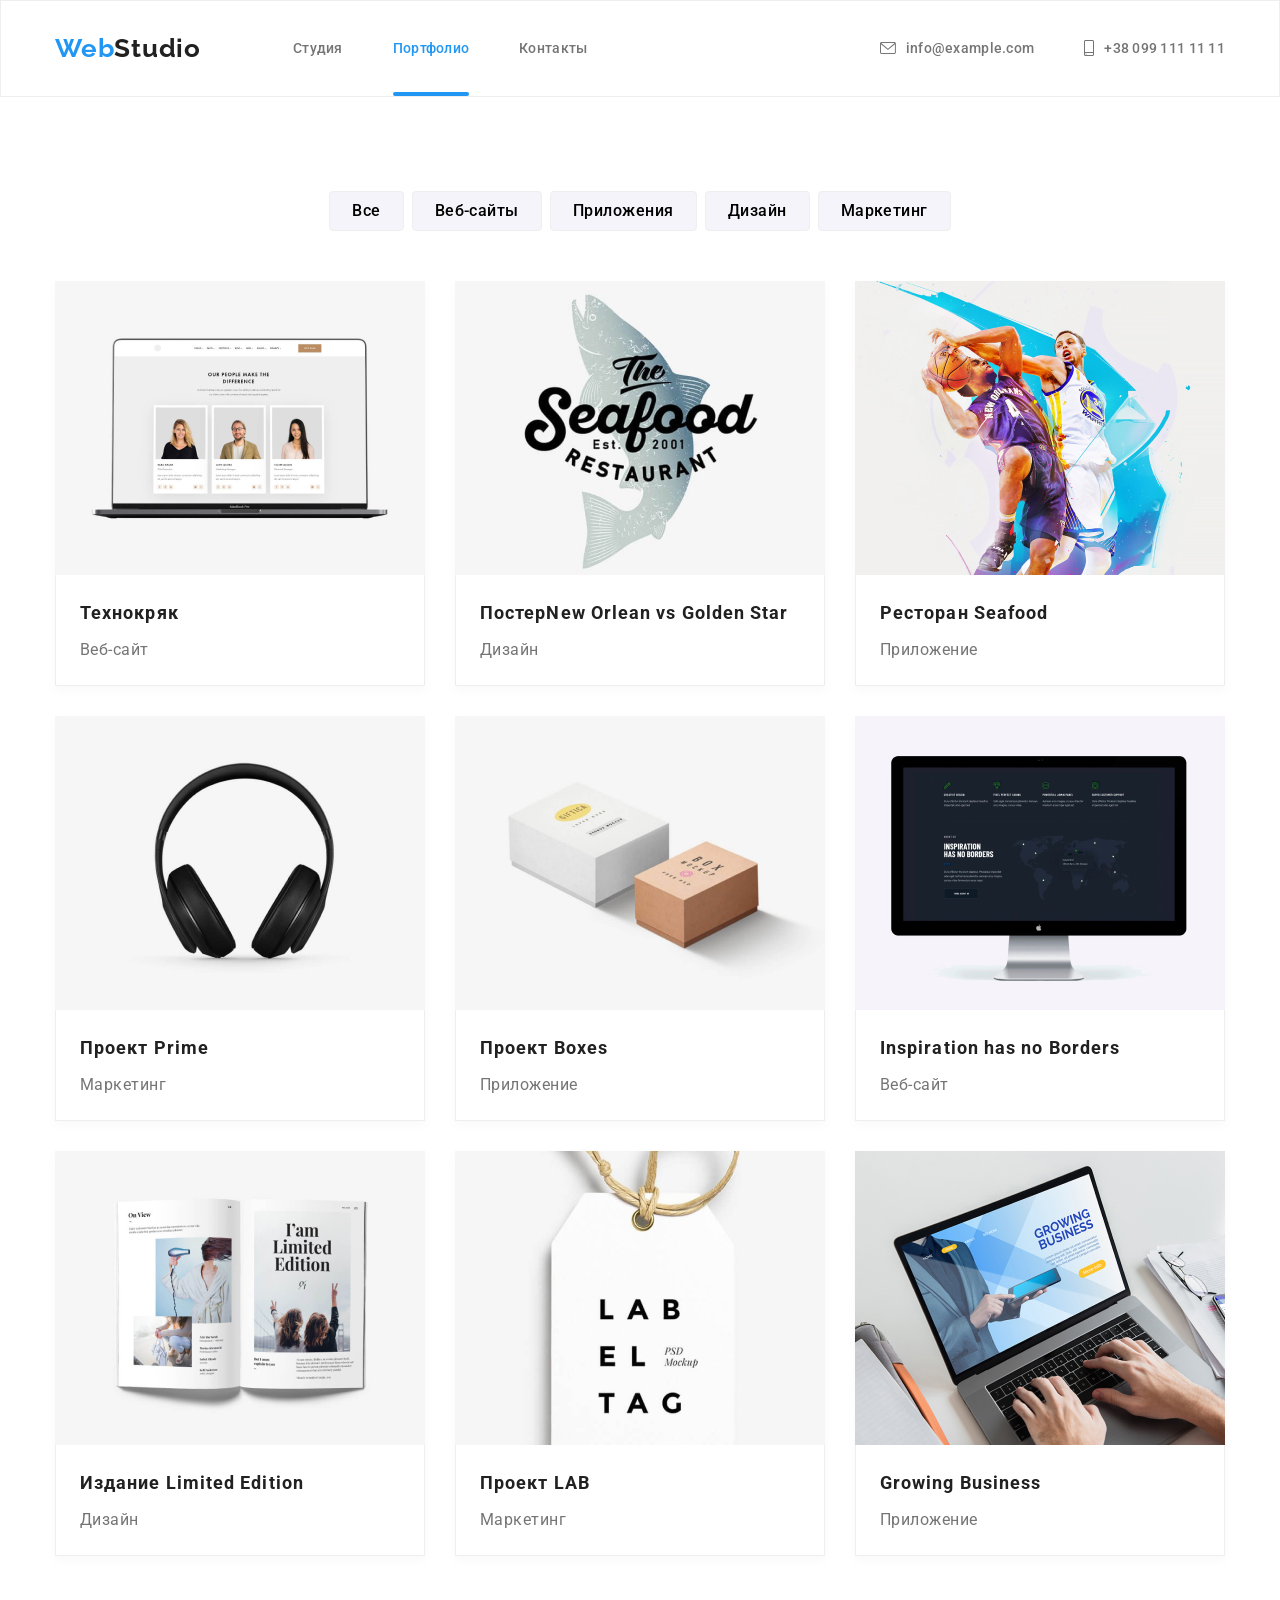
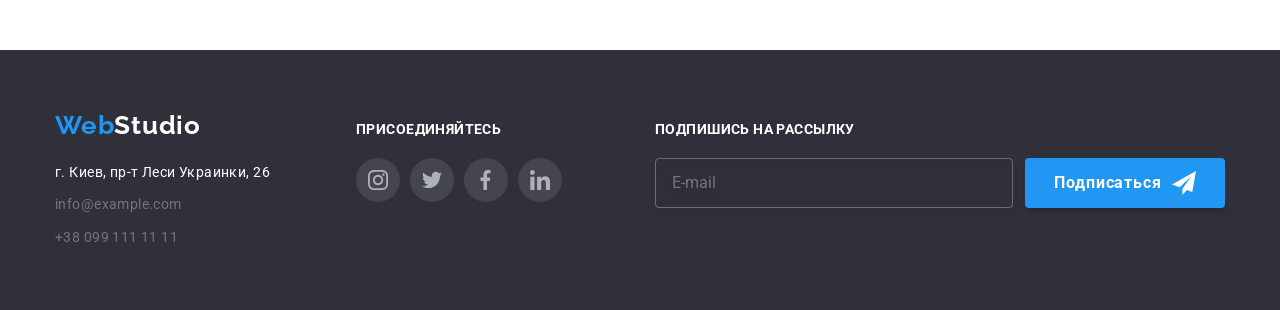
==== commit 63f5e06b: "Сделал хедер" ====
--- a/portfolio.html
+++ b/portfolio.html
@@ -17,7 +17,7 @@
       <div class="container header__container">
       <nav class="navigation">
         <a class="logo__link link animate__flipInY" href="./index.html" lang="en"><span>Web</span>Studio</a>
-        <ul class="menu list">
+        <ul class="menu__list">
           <li class="menu__item"><a class="menu__link link" href="./index.html">Студия</a></li>
           <li class="menu__item"><a class="menu__link current" href="./portfolio.html">Портфолио</a></li>
           <li class="menu__item"><a class="menu__link link" href="">Контакты</a></li>
--- a/css/main.min.css
+++ b/css/main.min.css
@@ -1 +1 @@
-:root{--main-color: #212121;--second-color: #757575;--hover-color: #2196f3;--white-color: #ffffff;--new-color: #f5f4fa;--border: #eeeeee;--two-color: #2f303a;--end-color: #c4c4c4;--fill-color: #afb1b8;--close-color: #000000;--portfolio-shadow: 0px 1px 1px rgba(0, 0, 0, 0.12), 0px 4px 4px rgba(0, 0, 0, 0.06), 1px 4px 6px rgba(0, 0, 0, 0.16);--timing-func: cubic-bezier(0.4, 0, 0.2, 1)}.hidden{position:absolute;width:1px;height:1px;margin:-1px;border:0;padding:0;white-space:nowrap;-webkit-clip-path:inset(100%);clip-path:inset(100%);clip:rect(0 0 0 0);overflow:hidden}.visually-hidden{position:absolute !important;clip:rect(1px 1px 1px 1px);clip:rect(1px, 1px, 1px, 1px);padding:0 !important;border:0 !important;height:1px !important;width:1px !important;overflow:hidden}h1,h2,h3,h4,h5,p{margin-top:0;margin-bottom:0}ul,ol{margin-top:0;margin-bottom:0;padding-left:0}ul{list-style:none}.link{text-decoration:none;color:inherit}body{font-family:"Roboto",sans-serif;color:var(--main-color);margin:0}img{display:block}.section{padding-top:94px;padding-bottom:94px}.container{width:1200px;padding-left:15px;padding-right:15px;margin-bottom:0px;margin-left:auto;margin-right:auto}.backdrop{position:fixed;top:0;left:0;width:100vw;height:100vh;z-index:100;background-color:rgba(0,0,0,.2);transition:opacity 250ms var(--timing-func),visibility 250ms var(--timing-func)}.is-hidden{opacity:0;visibility:hidden;pointer-events:none}.modal{position:absolute;top:50%;left:50%;width:528px;height:580px;z-index:100;border-radius:4px;background-color:var(--white-color);transform:translate(-50%, -50%);padding:40px}.modal .modal__close-btn{position:absolute;border-radius:50%;top:8px;right:8px;width:30px;height:30px;background-color:transparent;border:1px solid rgba(0,0,0,.1);box-sizing:border-box;cursor:pointer;padding:0;transition:transform 250ms var(--timing-func)}.modal .modal__close-btn:hover,.modal .modal__close-btn:focus{fill:var(--hover-color);transition:transform 250ms var(--timing-func)}.close__btn{color:var(--close-color);width:11px;height:11px}.modal-close-btn:hover .close__btn,.modal-close-btn:focus .close__btn{fill:var(--hover-color);transition:transform 250ms var(--timing-func)}.modal__btn{min-width:200px;border-radius:4px;padding:10px 32px;letter-spacing:.06em;text-align:center;align-items:center;text-transform:uppercase;color:var(--white-color);background-color:var(--hover-color);font-weight:700;font-size:16px;line-height:1.87;box-shadow:0px 4px 4px rgba(0,0,0,.15);cursor:pointer;transition:border-color 250ms var(--timing-func),color 250ms var(--timing-func),background-color 250ms var(--timing-func)}.main{display:flex;justify-content:center;margin-bottom:50px}.techno{display:flex;align-items:center;flex-wrap:wrap;margin-left:-30px;margin-top:-30px;padding:0px}.techno__item{margin-left:30px;margin-top:30px;flex-basis:calc((100% - 120px) / 9);transition:box-shadow 250ms var(--timing-func)}.techno__item:hover,.techno__item:focus{box-shadow:var(--portfolio-shadow);transition:box-shadow 250ms var(--timing-func)}.techno__link{filter:drop-shadow(0px 4px 4px rgba(0, 0, 0, 0.025))}.techno__link:hover,.techno__link:focus{box-shadow:var(--portfolio-shadow);transition:box-shadow 250ms var(--timing-func)}.techno__img-wrapper:hover,.techno__img-wrapper:focus{box-shadow:var(--portfolio-shadow)}.card__container{padding:20px 24px;border:1px solid var(--border);box-sizing:border-box;border-top:0;background-color:var(--white-color)}.portfolio .portfolio__title{margin-bottom:4px;font-style:normal;font-weight:700;font-size:18px;line-height:2;letter-spacing:.06em;color:var(--main-color)}.portfolio .portfolio__content{color:var(--second-color);font-weight:400;font-size:16px;line-height:1.87;letter-spacing:.03em}.portfolio__item:not(:last-child){margin-right:8px}.portfolio .btn__filter{background-color:var(--new-color);font-weight:500;font-size:16px;line-height:1.62;letter-spacing:.03em;border:1px solid var(--border);cursor:pointer;border-radius:4px;padding:6px 22px;box-shadow:250ms var(--timing-func);transition:transform 250ms var(--timing-func)}.portfolio .btn__filter:hover,.portfolio .btn__filter:focus,.portfolio .btn__filter:active{color:var(--white-color);background-color:var(--hover-color);box-shadow:250ms var(--timing-func);transition:color 250ms var(--timing-func);transition:transform 250ms var(--timing-func);box-shadow:0px 3px 1px rgba(0,0,0,.1),0px 1px 2px rgba(0,0,0,.08),0px 2px 2px rgba(0,0,0,.12)}.techno__img-wrapper{position:relative;overflow:hidden}.overlay{position:absolute;top:0;left:0;padding:63px 24px;font-weight:400;font-size:18px;line-height:1.55;width:100%;height:100%;letter-spacing:.03em;transform:translateY(100%);background-color:rgba(33,150,243,.9);color:var(--white-color)}.techno__link:hover .overlay,.techno__link:focus .overlay{transform:translateY(0%);transition:transform 250ms var(--timing-func)}.modal__form{display:flex;flex-direction:column;margin:0 auto;background-color:var(--white-color)}.modal__form .model__form-head{font-weight:700;text-align:center;font-size:20px;line-height:1.15;letter-spacing:.03em;margin-bottom:12px;color:var(--main-color)}.modal__form .modal__label-field{margin-bottom:10px;color:var(--second-color)}.modal__form-input{width:100%;height:40px;box-sizing:border-box;border:1px solid rgba(33,33,33,.2);border-radius:4px;padding-left:42px;cursor:pointer}.modal__form-input:focus{border-color:var(--hover-color);outline:none;transition:transform 250ms var(--timing-func)}.modal__form-input:focus+.form__icon{fill:var(--hover-color);transition:transform 250ms var(--timing-func)}.modal__form-wrapper{display:block;position:relative;margin-top:4px;transition:transform 250ms var(--timing-func);border-radius:4px;box-sizing:border-box}.form__icon{display:block;position:absolute;width:18px;height:18px;top:50%;left:15px;transform:translateY(-50%);color:var(--main-color)}.modal__form-comment{width:100%;height:120px;border:1px solid rgba(33,33,33,.2);border-radius:4px;resize:none;padding:12px 16px;margin-top:4px}.modal__form-comment::-moz-placeholder{font-weight:400;font-size:14px;line-height:1.14;letter-spacing:.01em;color:rgba(117,117,117,.5)}.modal__form-comment:-ms-input-placeholder{font-weight:400;font-size:14px;line-height:1.14;letter-spacing:.01em;color:rgba(117,117,117,.5)}.modal__form-comment::placeholder{font-weight:400;font-size:14px;line-height:1.14;letter-spacing:.01em;color:rgba(117,117,117,.5)}.modal__form-comment:focus{border-color:var(--hover-color);outline:none;transition:transform 250ms var(--timing-func)}.modal__checkbox-policy{position:absolute;font-weight:400;font-size:14px;line-height:1.71;letter-spacing:.03em;color:var(--second-color)}.modal__checkbox-policy::before{content:"";display:inline-block;vertical-align:middle;width:16px;height:15px;cursor:pointer;margin-right:8px;border:2px solid var(--main-color);border-radius:3px}.modal__form-checkbox:checked+.modal__checkbox-policy::before{background-image:url("../images/checked.svg");background-color:var(--hover-color);border-color:var(--hover-color);transition:transform 250ms var(--timing-func)}.modal__form-checkbox:focus+.modal__checkbox-policy::before{transition:transform 250ms var(--timing-func);border-color:var(--main-color)}.modal__policy-link{font-weight:400;font-size:14px;line-height:1.71;letter-spacing:.03em;-webkit-text-decoration-line:underline;text-decoration-line:underline;color:var(--hover-color)}.checkbox{position:relative}.footer__form-btn{display:flex;align-items:center;justify-content:center;font-weight:700;font-size:16px;line-height:1.87;letter-spacing:.06em;color:var(--white-color);margin-left:12px;background-color:var(--hover-color);box-shadow:0px 4px 4px rgba(0,0,0,.15);border-radius:4px;min-width:200px;height:50px;border:none;cursor:pointer;transition:background-color 250ms var(--timing-func),box-shadow 250ms var(--timing-func)}.footer__form-btn:hover,.footer__form-btn:focus{transition:transform 250ms var(--timing-func)}.footer__btn-icon{fill:var(--white-color);margin-left:10px}.modal__form-btn{align-self:center;margin-top:30px;font-weight:700;font-size:16px;line-height:1.87;letter-spacing:.06em;color:var(--white-color);background-color:var(--hover-color);box-shadow:0px 4px 4px rgba(0,0,0,.15);border-radius:4px;border:none;width:200px;min-height:50px;transition:background-color 250ms var(--timing-func);cursor:pointer}.modal__form-btn:hover,.modal__form-btn:focus{box-shadow:0px 4px 4px rgba(0,0,0,.15);transition:transform 250ms var(--timing-func)}.header{padding:32px 0px 32px 0px;border:1px solid var(--border)}.header .header__container{display:flex;align-items:center}.header .navigation{display:flex;align-items:center}.logo__link{font-family:"Raleway",sans-serif;width:145px;font-weight:700;font-size:26px;line-height:1.19;letter-spacing:.03em;margin-right:93px;-webkit-animation-duration:2500ms;animation-duration:2500ms;-webkit-animation-iteration-count:1;animation-iteration-count:1}.logo__link>span{color:var(--hover-color)}.navigation .menu__link .contacts__link .tel-link{font-weight:500;font-size:14px;line-height:1.14;letter-spacing:.02em}.menu{display:flex;align-items:center;padding:0px}.menu .menu__item{font-weight:500;font-size:14px;line-height:1.4;letter-spacing:.02em;color:var(--main-color);fill:currentColor}.menu .menu__link{color:var(--second-color);transition:color 250ms var(--timing-func);text-decoration:none;box-shadow:250ms var(--timing-func)}.menu__two{display:flex;align-items:center;margin-left:auto;padding:0px}.contacts__link,.tel__link{display:flex;align-items:center;font-weight:500;font-size:14px;line-height:1.4;letter-spacing:.02em;color:var(--second-color);transition:color 250ms var(--timing-func)}.contacts__link .email__icon,.tel__link .email__icon{display:inline-block;align-items:center;width:16px;height:12px;margin-right:10px}.contacts__link .email__icon:hover,.tel__link .email__icon:hover{color:var(--hover-color)}.contacts__link .tel__icon,.tel__link .tel__icon{display:inline-block;align-items:center;width:10px;height:16px;margin-right:10px}.contacts__link .tel__icon:hover,.tel__link .tel__icon:hover{color:var(--hover-color)}.menu__item:not(:last-child){margin-right:50px}.current{top:0;position:relative;color:var(--hover-color)}.current::after{content:"";position:absolute;bottom:-40px;left:0;width:100%;height:4px;border-radius:2px;background-color:var(--hover-color)}.menu__link:hover,.menu__link:focus,.contacts__link:hover,.contacts__link:focus,.tel__link:hover,.tel__link:focus{color:var(--hover-color)}.hero{padding-top:200px;padding-bottom:200px;text-align:center;max-width:1600px;min-height:600px;margin-left:auto;margin-right:auto;background-color:var(--two-color)}.hero .hero__title{width:696px;margin:0 auto 30px;color:var(--white-color);font-weight:900;font-size:44px;line-height:1.5;letter-spacing:.06em;text-transform:uppercase}.hero{background-image:linear-gradient(to right, rgba(47, 48, 58, 0.4), rgba(47, 48, 58, 0.4)),url("../images/studio/team.img.jpg");background-repeat:no-repeat;background-position:center;background-size:cover;background-color:var(--end-color)}.features{padding-bottom:47px}.features__list{display:flex;margin-left:-30px;margin-top:-30px}.features__list .item{width:270px;margin-left:30px;margin-top:30px}.icon__container{display:flex;justify-content:center;align-items:center;height:120px;margin-bottom:30px;background-color:var(--new-color);border-radius:4px}.features__title{margin-bottom:10px;font-style:normal;font-weight:700;font-size:14px;line-height:1.14;letter-spacing:.03em;text-transform:uppercase;color:var(--main-color)}.features__content{font-style:normal;font-weight:400;font-size:14px;line-height:1.14;letter-spacing:.03em;color:var(--second-color)}.we__doing{padding-top:47px}.we__doing .we__title{display:flex;justify-content:center;min-width:376px;margin-bottom:50px;font-weight:700;font-size:36px;line-height:1.16;letter-spacing:.03em;text-align:center}.doing__list{display:flex;flex-wrap:wrap;margin-left:-30px;margin-top:-30px}.doing__list .doing__item{margin-left:30px;margin-top:30px;flex-basis:calc((100% - 90px) / 3)}.doing__list .description__item{display:flex;justify-content:center;align-items:center;position:absolute;width:370px;height:60px;text-align:center;bottom:0px;left:0px;background-color:rgba(47,48,58,.8);box-shadow:0px 4px 4px rgba(0,0,0,.25);color:var(--white-color);font-weight:700;font-size:14px;line-height:1.14;letter-spacing:.03em;text-transform:uppercase}.doing__list .doing__item{position:relative}.social__list{display:flex;justify-content:space-between}.social__list-icon{width:20px;height:20px;fill:var(--fill-color);transition:fill 250ms var(--timing-func)}.social__list-link{display:flex;justify-content:center;align-items:center;width:44px;height:44px;background-color:var(--white-color);border-radius:50%;cursor:pointer;transition:background-color 250ms var(--timing-func),color 250ms var(--timing-func)}.social__list-link:hover,.social__list-link:focus{background-color:var(--hover-color)}.social__list-link:hover .social__list-icon,.social__list-link:focus .social__list-icon{fill:var(--white-color)}.our__team:nth-child(2n){background-color:var(--new-color);margin-bottom:0px}.team__list{display:flex;flex-wrap:wrap;margin-left:-30px;margin-top:-30px}.team__list .team__list-item{margin-left:30px;margin-top:30px;box-shadow:0px 1px 3px rgba(0,0,0,.12),0px 1px 1px rgba(0,0,0,.14),0px 2px 1px rgba(0,0,0,.2);border-radius:0px 0px 4px 4px;flex-basis:calc((100% - 120px) / 4);background-color:var(--white-color)}.card{padding-left:32px;padding-right:32px;padding-top:30px;padding-bottom:30px}.card .team__title{margin-bottom:10px;font-weight:500;font-size:16px;line-height:1.18;letter-spacing:.03em;color:var(--main-color)}.card .team__content{margin-bottom:16px;color:var(--second-color);font-weight:400;font-size:16px;line-height:1.18;letter-spacing:.03em}.our__team,.our__team-title{text-align:center;margin-bottom:50px;font-weight:700;font-size:36px;line-height:1.16;letter-spacing:.03em;color:var(--main-color)}.clients{padding-top:47px}.clients .clients__list{display:flex;justify-content:center;align-items:center;cursor:pointer;margin-top:-30px;margin-left:-30px}.clients .clients__list-item{margin-top:30px;margin-left:30px}.clients__title{text-align:center;margin-bottom:50px;font-weight:700;font-size:36px;line-height:1.16;letter-spacing:.03em;color:var(--main-color)}.clients__list-link{display:flex;justify-content:center;align-items:center;width:170px;height:92px;border:1px solid var(--fill-color);box-sizing:border-box;border-radius:4px;transition:border-color 250ms var(--timing-func)}.clients__list-link:hover,.clients__list-link:focus{color:var(--fill-color);border-color:var(--hover-color)}.clients__list-link:hover .clients__list-icon,.clients__list-link:focus .clients__list-icon{fill:var(--hover-color)}.clients__list-icon{fill:var(--fill-color);transition:fill 250ms var(--timing-func)}.footer{padding-top:60px;padding-bottom:60px;background-color:var(--two-color);flex-direction:column}.footer .footer__container{display:flex;align-items:baseline}.footer .logo__two{font-family:"Raleway",sans-serif;display:inline-block;width:145px;font-weight:700;font-size:26px;line-height:1.19;letter-spacing:.03em;margin-bottom:20px}.footer .logo__color{color:var(--white-color)}.logo__two>span{color:var(--hover-color)}.footer__list{display:inline-block}.footer__list .map__link{min-width:231px;font-style:normal;font-weight:400;font-size:14px;line-height:1.71;letter-spacing:.03em;color:var(--white-color);text-decoration:none}.map__link,.contacts__two{display:inline-block}.address:hover{color:var(--white-color)}.contacts__two,.tel__two{font-style:normal;color:var(--second-color);font-weight:400;font-size:14px;line-height:1.71;letter-spacing:.03em;transition:color 250ms var(--timing-func)}.tel__two .contacts__two{color:rgba(255,255,255,.6)}.footer,.address,.contacts__two:hover,.tel__two:hover{color:var(--hover-color)}.address__link:not(:last-child){margin-bottom:9px}.network{margin-left:70px;max-width:1200px}.network__item{display:flex;align-items:center;margin-bottom:20px;font-weight:700;font-size:14px;line-height:1.14;letter-spacing:.03em;text-transform:uppercase;text-align:center;color:var(--white-color)}.network__list{display:flex}.network__list-icon{width:20px;height:20px;fill:var(--fill-color);transition:fill 250ms var(--timing-func)}.network__list-item:not(:first-child){margin-left:10px}.network__list-link{display:flex;justify-content:center;align-items:center;width:44px;height:44px;border-radius:50%;cursor:pointer;color:var(--fill-color);background-color:rgba(255,255,255,.1);transition:background-color 250ms var(--timing-func)}.network__list-link:hover,.network__list-link:focus{background-color:var(--hover-color)}.network__list-link:hover .network__list-icon,.network__list-link:focus .network__list-icon{fill:var(--white-color)}.subscribe{margin-left:93px}.footer__form{display:flex;align-items:center;justify-content:center}.footer__form-head{color:var(--white-color);margin-bottom:20px;font-weight:700;font-size:14px;line-height:1.14;letter-spacing:.03em;text-transform:uppercase}.footer__form-input{width:358px;height:50px;padding-left:16px;border:1px solid rgba(255,255,255,.3);box-sizing:border-box;filter:drop-shadow(0px 4px 4px rgba(0, 0, 0, 0.15));border-radius:4px;background-color:transparent;color:var(--white-color);outline:none;transition:transform 250ms var(--timing-func)}.footer__form-input:focus{border-color:var(--hover-color);transition:transform 250ms var(--timing-func)}/*# sourceMappingURL=main.min.css.map */+:root{--main-color: #212121;--second-color: #757575;--hover-color: #2196f3;--white-color: #ffffff;--new-color: #f5f4fa;--border: #eeeeee;--two-color: #2f303a;--end-color: #c4c4c4;--fill-color: #afb1b8;--close-color: #000000;--portfolio-shadow: 0px 1px 1px rgba(0, 0, 0, 0.12), 0px 4px 4px rgba(0, 0, 0, 0.06), 1px 4px 6px rgba(0, 0, 0, 0.16);--timing-func: cubic-bezier(0.4, 0, 0.2, 1)}.hidden{position:absolute;width:1px;height:1px;margin:-1px;border:0;padding:0;white-space:nowrap;-webkit-clip-path:inset(100%);clip-path:inset(100%);clip:rect(0 0 0 0);overflow:hidden}.visually-hidden{position:absolute !important;clip:rect(1px 1px 1px 1px);clip:rect(1px, 1px, 1px, 1px);padding:0 !important;border:0 !important;height:1px !important;width:1px !important;overflow:hidden}h1,h2,h3,h4,h5,p{margin-top:0;margin-bottom:0}ul,ol{margin-top:0;margin-bottom:0;padding-left:0}ul{list-style:none}.link{text-decoration:none;color:inherit}body{font-family:"Roboto",sans-serif;color:var(--main-color);margin:0}img{display:block}.section{padding-top:94px;padding-bottom:94px}.container{width:1200px;padding-left:15px;padding-right:15px;margin-bottom:0px;margin-left:auto;margin-right:auto}.backdrop{position:fixed;top:0;left:0;width:100vw;height:100vh;z-index:100;background-color:rgba(0,0,0,.2);transition:opacity 250ms var(--timing-func),visibility 250ms var(--timing-func)}.is-hidden{opacity:0;visibility:hidden;pointer-events:none}.modal{position:absolute;top:50%;left:50%;width:528px;height:580px;z-index:100;border-radius:4px;background-color:var(--white-color);transform:translate(-50%, -50%);padding:40px}.modal .modal__close-btn{position:absolute;border-radius:50%;top:8px;right:8px;width:30px;height:30px;background-color:transparent;border:1px solid rgba(0,0,0,.1);box-sizing:border-box;cursor:pointer;padding:0;transition:transform 250ms var(--timing-func)}.modal .modal__close-btn:hover,.modal .modal__close-btn:focus{fill:var(--hover-color);transition:transform 250ms var(--timing-func)}.close__btn{color:var(--close-color);width:11px;height:11px}.modal-close-btn:hover .close__btn,.modal-close-btn:focus .close__btn{fill:var(--hover-color);transition:transform 250ms var(--timing-func)}.modal__btn{min-width:200px;border-radius:4px;padding:10px 32px;letter-spacing:.06em;text-align:center;align-items:center;text-transform:uppercase;color:var(--white-color);background-color:var(--hover-color);font-weight:700;font-size:16px;line-height:1.87;box-shadow:0px 4px 4px rgba(0,0,0,.15);cursor:pointer;transition:border-color 250ms var(--timing-func),color 250ms var(--timing-func),background-color 250ms var(--timing-func)}.main{display:flex;justify-content:center;margin-bottom:50px}.techno{display:flex;align-items:center;flex-wrap:wrap;margin-left:-30px;margin-top:-30px;padding:0px}.techno__item{margin-left:30px;margin-top:30px;flex-basis:calc((100% - 120px) / 9);transition:box-shadow 250ms var(--timing-func)}.techno__item:hover,.techno__item:focus{box-shadow:var(--portfolio-shadow);transition:box-shadow 250ms var(--timing-func)}.techno__link{filter:drop-shadow(0px 4px 4px rgba(0, 0, 0, 0.025))}.techno__link:hover,.techno__link:focus{box-shadow:var(--portfolio-shadow);transition:box-shadow 250ms var(--timing-func)}.techno__img-wrapper:hover,.techno__img-wrapper:focus{box-shadow:var(--portfolio-shadow)}.card__container{padding:20px 24px;border:1px solid var(--border);box-sizing:border-box;border-top:0;background-color:var(--white-color)}.portfolio .portfolio__title{margin-bottom:4px;font-style:normal;font-weight:700;font-size:18px;line-height:2;letter-spacing:.06em;color:var(--main-color)}.portfolio .portfolio__content{color:var(--second-color);font-weight:400;font-size:16px;line-height:1.87;letter-spacing:.03em}.portfolio__item:not(:last-child){margin-right:8px}.portfolio .btn__filter{background-color:var(--new-color);font-weight:500;font-size:16px;line-height:1.62;letter-spacing:.03em;border:1px solid var(--border);cursor:pointer;border-radius:4px;padding:6px 22px;box-shadow:250ms var(--timing-func);transition:transform 250ms var(--timing-func)}.portfolio .btn__filter:hover,.portfolio .btn__filter:focus,.portfolio .btn__filter:active{color:var(--white-color);background-color:var(--hover-color);box-shadow:250ms var(--timing-func);transition:color 250ms var(--timing-func);transition:transform 250ms var(--timing-func);box-shadow:0px 3px 1px rgba(0,0,0,.1),0px 1px 2px rgba(0,0,0,.08),0px 2px 2px rgba(0,0,0,.12)}.techno__img-wrapper{position:relative;overflow:hidden}.overlay{position:absolute;top:0;left:0;padding:63px 24px;font-weight:400;font-size:18px;line-height:1.55;width:100%;height:100%;letter-spacing:.03em;transform:translateY(100%);background-color:rgba(33,150,243,.9);color:var(--white-color)}.techno__link:hover .overlay,.techno__link:focus .overlay{transform:translateY(0%);transition:transform 250ms var(--timing-func)}.modal__form{display:flex;flex-direction:column;margin:0 auto;background-color:var(--white-color)}.modal__form .model__form-head{font-weight:700;text-align:center;font-size:20px;line-height:1.15;letter-spacing:.03em;margin-bottom:12px;color:var(--main-color)}.modal__form .modal__label-field{margin-bottom:10px;color:var(--second-color)}.modal__form-input{width:100%;height:40px;box-sizing:border-box;border:1px solid rgba(33,33,33,.2);border-radius:4px;padding-left:42px;cursor:pointer}.modal__form-input:focus{border-color:var(--hover-color);outline:none;transition:transform 250ms var(--timing-func)}.modal__form-input:focus+.form__icon{fill:var(--hover-color);transition:transform 250ms var(--timing-func)}.modal__form-wrapper{display:block;position:relative;margin-top:4px;transition:transform 250ms var(--timing-func);border-radius:4px;box-sizing:border-box}.form__icon{display:block;position:absolute;width:18px;height:18px;top:50%;left:15px;transform:translateY(-50%);color:var(--main-color)}.modal__form-comment{width:100%;height:120px;border:1px solid rgba(33,33,33,.2);border-radius:4px;resize:none;padding:12px 16px;margin-top:4px}.modal__form-comment::-moz-placeholder{font-weight:400;font-size:14px;line-height:1.14;letter-spacing:.01em;color:rgba(117,117,117,.5)}.modal__form-comment:-ms-input-placeholder{font-weight:400;font-size:14px;line-height:1.14;letter-spacing:.01em;color:rgba(117,117,117,.5)}.modal__form-comment::placeholder{font-weight:400;font-size:14px;line-height:1.14;letter-spacing:.01em;color:rgba(117,117,117,.5)}.modal__form-comment:focus{border-color:var(--hover-color);outline:none;transition:transform 250ms var(--timing-func)}.modal__checkbox-policy{position:absolute;font-weight:400;font-size:14px;line-height:1.71;letter-spacing:.03em;color:var(--second-color)}.modal__checkbox-policy::before{content:"";display:inline-block;vertical-align:middle;width:16px;height:15px;cursor:pointer;margin-right:8px;border:2px solid var(--main-color);border-radius:3px}.modal__form-checkbox:checked+.modal__checkbox-policy::before{background-image:url("../images/checked.svg");background-color:var(--hover-color);border-color:var(--hover-color);transition:transform 250ms var(--timing-func)}.modal__form-checkbox:focus+.modal__checkbox-policy::before{transition:transform 250ms var(--timing-func);border-color:var(--main-color)}.modal__policy-link{font-weight:400;font-size:14px;line-height:1.71;letter-spacing:.03em;-webkit-text-decoration-line:underline;text-decoration-line:underline;color:var(--hover-color)}.checkbox{position:relative}.footer__form-btn{display:flex;align-items:center;justify-content:center;font-weight:700;font-size:16px;line-height:1.87;letter-spacing:.06em;color:var(--white-color);margin-left:12px;background-color:var(--hover-color);box-shadow:0px 4px 4px rgba(0,0,0,.15);border-radius:4px;min-width:200px;height:50px;border:none;cursor:pointer;transition:background-color 250ms var(--timing-func),box-shadow 250ms var(--timing-func)}.footer__form-btn:hover,.footer__form-btn:focus{transition:transform 250ms var(--timing-func)}.footer__btn-icon{fill:var(--white-color);margin-left:10px}.modal__form-btn{align-self:center;margin-top:30px;font-weight:700;font-size:16px;line-height:1.87;letter-spacing:.06em;color:var(--white-color);background-color:var(--hover-color);box-shadow:0px 4px 4px rgba(0,0,0,.15);border-radius:4px;border:none;width:200px;min-height:50px;transition:background-color 250ms var(--timing-func);cursor:pointer}.modal__form-btn:hover,.modal__form-btn:focus{box-shadow:0px 4px 4px rgba(0,0,0,.15);transition:transform 250ms var(--timing-func)}.header{padding:32px 0px 32px 0px;border:1px solid var(--border)}.header .header__container{display:flex;align-items:center}.header .navigation{display:flex;align-items:center}.logo__link{font-family:"Raleway",sans-serif;width:145px;font-weight:700;font-size:26px;line-height:1.19;letter-spacing:.03em;margin-right:93px;-webkit-animation-duration:2500ms;animation-duration:2500ms;-webkit-animation-iteration-count:1;animation-iteration-count:1}.logo__link>span{color:var(--hover-color)}.navigation .menu__link .contacts__link .tel-link{font-weight:500;font-size:14px;line-height:1.14;letter-spacing:.02em}.menu__list{display:flex;align-items:center;padding:0px}.menu__item{font-weight:500;font-size:14px;line-height:1.4;letter-spacing:.02em;color:var(--main-color);fill:currentColor}.menu__link{color:var(--second-color);transition:color 250ms var(--timing-func);text-decoration:none;box-shadow:250ms var(--timing-func)}.menu__two{display:flex;align-items:center;margin-left:auto;padding:0px}.menu__two .contacts__link,.menu__two .tel__link{display:flex;align-items:center;font-weight:500;font-size:14px;line-height:1.4;letter-spacing:.02em;color:var(--second-color);transition:color 250ms var(--timing-func)}.contacts__link .email__icon,.tel__link .email__icon{display:inline-block;align-items:center;width:16px;height:12px;margin-right:10px}.contacts__link .email__icon:hover,.tel__link .email__icon:hover{color:var(--hover-color)}.contacts__link .tel__icon,.tel__link .tel__icon{display:inline-block;align-items:center;width:10px;height:16px;margin-right:10px}.contacts__link .tel__icon:hover,.tel__link .tel__icon:hover{color:var(--hover-color)}.menu__item:not(:last-child){margin-right:50px}.current{top:0;position:relative;color:var(--hover-color)}.current::after{content:"";position:absolute;bottom:-40px;left:0;width:100%;height:4px;border-radius:2px;background-color:var(--hover-color)}.menu__link:hover,.menu__link:focus,.contacts__link:hover,.contacts__link:focus,.tel__link:hover,.tel__link:focus{color:var(--hover-color)}.hero{padding-top:200px;padding-bottom:200px;text-align:center;max-width:1600px;min-height:600px;margin-left:auto;margin-right:auto;background-color:var(--two-color)}.hero .hero__title{width:696px;margin:0 auto 30px;color:var(--white-color);font-weight:900;font-size:44px;line-height:1.5;letter-spacing:.06em;text-transform:uppercase}.hero{background-image:linear-gradient(to right, rgba(47, 48, 58, 0.4), rgba(47, 48, 58, 0.4)),url("../images/studio/team.img.jpg");background-repeat:no-repeat;background-position:center;background-size:cover;background-color:var(--end-color)}.features{padding-bottom:47px}.features__list{display:flex;margin-left:-30px;margin-top:-30px}.features__list .item{width:270px;margin-left:30px;margin-top:30px}.icon__container{display:flex;justify-content:center;align-items:center;height:120px;margin-bottom:30px;background-color:var(--new-color);border-radius:4px}.features__title{margin-bottom:10px;font-style:normal;font-weight:700;font-size:14px;line-height:1.14;letter-spacing:.03em;text-transform:uppercase;color:var(--main-color)}.features__content{font-style:normal;font-weight:400;font-size:14px;line-height:1.14;letter-spacing:.03em;color:var(--second-color)}.we__doing{padding-top:47px}.we__doing .we__title{display:flex;justify-content:center;min-width:376px;margin-bottom:50px;font-weight:700;font-size:36px;line-height:1.16;letter-spacing:.03em;text-align:center}.doing__list{display:flex;flex-wrap:wrap;margin-left:-30px;margin-top:-30px}.doing__list .doing__item{margin-left:30px;margin-top:30px;flex-basis:calc((100% - 90px) / 3)}.doing__list .description__item{display:flex;justify-content:center;align-items:center;position:absolute;width:370px;height:60px;text-align:center;bottom:0px;left:0px;background-color:rgba(47,48,58,.8);box-shadow:0px 4px 4px rgba(0,0,0,.25);color:var(--white-color);font-weight:700;font-size:14px;line-height:1.14;letter-spacing:.03em;text-transform:uppercase}.doing__list .doing__item{position:relative}.social__list{display:flex;justify-content:space-between}.social__list-icon{width:20px;height:20px;fill:var(--fill-color);transition:fill 250ms var(--timing-func)}.social__list-link{display:flex;justify-content:center;align-items:center;width:44px;height:44px;background-color:var(--white-color);border-radius:50%;cursor:pointer;transition:background-color 250ms var(--timing-func),color 250ms var(--timing-func)}.social__list-link:hover,.social__list-link:focus{background-color:var(--hover-color)}.social__list-link:hover .social__list-icon,.social__list-link:focus .social__list-icon{fill:var(--white-color)}.our__team:nth-child(2n){background-color:var(--new-color);margin-bottom:0px}.team__list{display:flex;flex-wrap:wrap;margin-left:-30px;margin-top:-30px}.team__list .team__list-item{margin-left:30px;margin-top:30px;box-shadow:0px 1px 3px rgba(0,0,0,.12),0px 1px 1px rgba(0,0,0,.14),0px 2px 1px rgba(0,0,0,.2);border-radius:0px 0px 4px 4px;flex-basis:calc((100% - 120px) / 4);background-color:var(--white-color)}.card{padding-left:32px;padding-right:32px;padding-top:30px;padding-bottom:30px}.card .team__title{margin-bottom:10px;font-weight:500;font-size:16px;line-height:1.18;letter-spacing:.03em;color:var(--main-color)}.card .team__content{margin-bottom:16px;color:var(--second-color);font-weight:400;font-size:16px;line-height:1.18;letter-spacing:.03em}.our__team,.our__team-title{text-align:center;margin-bottom:50px;font-weight:700;font-size:36px;line-height:1.16;letter-spacing:.03em;color:var(--main-color)}.clients{padding-top:47px}.clients .clients__list{display:flex;justify-content:center;align-items:center;cursor:pointer;margin-top:-30px;margin-left:-30px}.clients .clients__list-item{margin-top:30px;margin-left:30px}.clients__title{text-align:center;margin-bottom:50px;font-weight:700;font-size:36px;line-height:1.16;letter-spacing:.03em;color:var(--main-color)}.clients__list-link{display:flex;justify-content:center;align-items:center;width:170px;height:92px;border:1px solid var(--fill-color);box-sizing:border-box;border-radius:4px;transition:border-color 250ms var(--timing-func)}.clients__list-link:hover,.clients__list-link:focus{color:var(--fill-color);border-color:var(--hover-color)}.clients__list-link:hover .clients__list-icon,.clients__list-link:focus .clients__list-icon{fill:var(--hover-color)}.clients__list-icon{fill:var(--fill-color);transition:fill 250ms var(--timing-func)}.footer{padding-top:60px;padding-bottom:60px;background-color:var(--two-color);flex-direction:column}.footer .footer__container{display:flex;align-items:baseline}.footer .logo__two{font-family:"Raleway",sans-serif;display:inline-block;width:145px;font-weight:700;font-size:26px;line-height:1.19;letter-spacing:.03em;margin-bottom:20px}.footer .logo__color{color:var(--white-color)}.logo__two>span{color:var(--hover-color)}.footer__list{display:inline-block}.footer__list .map__link{min-width:231px;font-style:normal;font-weight:400;font-size:14px;line-height:1.71;letter-spacing:.03em;color:var(--white-color);text-decoration:none}.map__link,.contacts__two{display:inline-block}.address:hover{color:var(--white-color)}.contacts__two,.tel__two{font-style:normal;color:var(--second-color);font-weight:400;font-size:14px;line-height:1.71;letter-spacing:.03em;transition:color 250ms var(--timing-func)}.tel__two .contacts__two{color:rgba(255,255,255,.6)}.footer,.address,.contacts__two:hover,.tel__two:hover{color:var(--hover-color)}.address__link:not(:last-child){margin-bottom:9px}.network{margin-left:70px;max-width:1200px}.network__item{display:flex;align-items:center;margin-bottom:20px;font-weight:700;font-size:14px;line-height:1.14;letter-spacing:.03em;text-transform:uppercase;text-align:center;color:var(--white-color)}.network__list{display:flex}.network__list-icon{width:20px;height:20px;fill:var(--fill-color);transition:fill 250ms var(--timing-func)}.network__list-item:not(:first-child){margin-left:10px}.network__list-link{display:flex;justify-content:center;align-items:center;width:44px;height:44px;border-radius:50%;cursor:pointer;color:var(--fill-color);background-color:rgba(255,255,255,.1);transition:background-color 250ms var(--timing-func)}.network__list-link:hover,.network__list-link:focus{background-color:var(--hover-color)}.network__list-link:hover .network__list-icon,.network__list-link:focus .network__list-icon{fill:var(--white-color)}.subscribe{margin-left:93px}.footer__form{display:flex;align-items:center;justify-content:center}.footer__form-head{color:var(--white-color);margin-bottom:20px;font-weight:700;font-size:14px;line-height:1.14;letter-spacing:.03em;text-transform:uppercase}.footer__form-input{width:358px;height:50px;padding-left:16px;border:1px solid rgba(255,255,255,.3);box-sizing:border-box;filter:drop-shadow(0px 4px 4px rgba(0, 0, 0, 0.15));border-radius:4px;background-color:transparent;color:var(--white-color);outline:none;transition:transform 250ms var(--timing-func)}.footer__form-input:focus{border-color:var(--hover-color);transition:transform 250ms var(--timing-func)}/*# sourceMappingURL=main.min.css.map */
